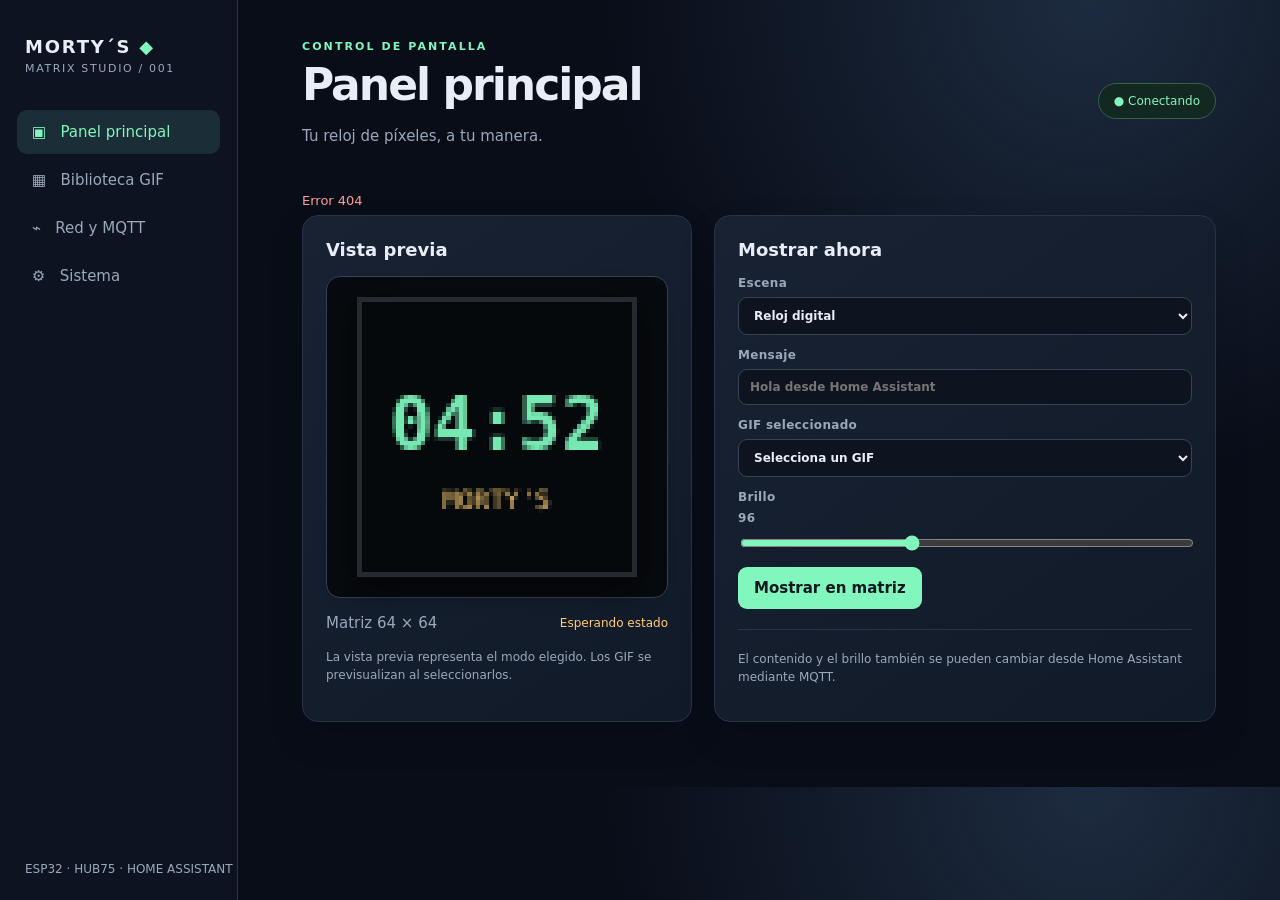
==== web/index.html @ 0780f104 "Rediseñar instalador y adoptar la marca Morty´s" ====
<!doctype html>
<html lang="es"><head><meta charset="utf-8"><meta name="viewport" content="width=device-width,initial-scale=1">
<title>Morty´s</title>
<style>
:root{color-scheme:dark;--bg:#090d18;--panel:#141b29;--line:#293347;--fg:#e8edf7;--muted:#9ba8bb;--accent:#81f7bd;--warm:#ffce71;font:15px system-ui,-apple-system,Segoe UI,sans-serif}
*{box-sizing:border-box}body{margin:0;background:radial-gradient(circle at 85% 0,#1d2b40 0,transparent 36%),var(--bg);color:var(--fg)}button,input,select{font:inherit}button{cursor:pointer}aside{position:fixed;inset:0 auto 0 0;width:238px;padding:28px 17px;background:#0d1320;border-right:1px solid var(--line)}.brand{font-weight:900;letter-spacing:.1em;font-size:18px;margin:8px 8px 5px}.brand b{color:var(--accent)}.subtitle{color:var(--muted);font-size:11px;letter-spacing:.15em;margin:0 8px 35px}nav button{display:block;width:100%;border:0;border-radius:10px;text-align:left;background:transparent;color:var(--muted);padding:13px 15px;margin:4px 0}nav button.active,nav button:hover{color:var(--accent);background:#1b2d36}.sidefoot{position:absolute;bottom:24px;left:25px;color:var(--muted);font-size:12px}main{margin-left:238px;max-width:1380px;padding:40px 5vw 65px}.eyebrow{letter-spacing:.19em;color:var(--accent);font-size:11px;font-weight:700}h1{font-size:clamp(29px,4vw,44px);margin:6px 0 6px;letter-spacing:-.045em}p{color:var(--muted);line-height:1.5}.head{display:flex;justify-content:space-between;gap:15px;align-items:center;margin-bottom:30px}.pill{padding:10px 15px;background:#132820;color:var(--accent);border:1px solid #316347;border-radius:40px;font-size:12px}.grid{display:grid;grid-template-columns:minmax(260px,390px) minmax(300px,1fr);gap:22px}.card{background:linear-gradient(145deg,#182233,#111a28);border:1px solid var(--line);border-radius:16px;padding:23px;box-shadow:0 16px 36px #0002}.card h2{font-size:18px;margin:0 0 16px}.preview-wrap{background:#070a0e;border:1px solid #384150;padding:20px;border-radius:14px;display:grid;place-items:center}.preview{width:min(100%,280px);aspect-ratio:1;background:#050607;image-rendering:pixelated;border:5px solid #252a31;box-shadow:0 12px 26px #0009}.hint{font-size:12px}.row{display:flex;gap:12px;align-items:center;justify-content:space-between;margin:16px 0}.tag{font-size:12px;color:var(--warm)}.stack{display:grid;gap:13px}.pins{display:grid;grid-template-columns:repeat(2,minmax(0,1fr));gap:10px}.pins label{font-size:12px}label{display:grid;gap:7px;color:var(--muted);font-size:12px;font-weight:700;letter-spacing:.025em}input,select{width:100%;background:#0d1420;border:1px solid #374354;border-radius:9px;padding:10px 11px;color:var(--fg);outline:none}input:focus,select:focus{border-color:var(--accent)}input[type=range]{padding:0;accent-color:var(--accent)}input[type=file]{max-width:100%}button.primary{background:var(--accent);color:#0c1720;border:0;border-radius:9px;font-weight:800;padding:12px 16px}button.secondary{background:#202d3c;color:var(--fg);border:1px solid #3a4b61;border-radius:9px;padding:10px 13px}.bar{display:flex;gap:9px;flex-wrap:wrap}.tab{display:none}.tab.active{display:block}.list{display:grid;gap:9px}.media{display:flex;justify-content:space-between;gap:10px;align-items:center;border:1px solid var(--line);background:#101927;border-radius:10px;padding:10px}.media small{color:var(--muted)}.status{min-height:22px;color:var(--accent);font-size:13px}.muted{color:var(--muted)}hr{border:0;border-top:1px solid var(--line);margin:20px 0}@media(max-width:900px){aside{position:static;width:auto;padding:14px;border-right:0;border-bottom:1px solid var(--line)}.brand,.subtitle{display:inline-block;margin:3px 9px}.sidefoot{display:none}nav{display:flex;overflow:auto}nav button{white-space:nowrap;width:auto;margin:0 3px;padding:10px}main{margin:0;padding:25px 18px}.grid{grid-template-columns:1fr}}@media(max-width:500px){.head{align-items:flex-start;flex-direction:column}.card{padding:17px}}
</style></head><body>
<aside><div class="brand">MORTY´S <b>◆</b></div><div class="subtitle">MATRIX STUDIO / 001</div><nav><button data-tab="inicio" class="active">▣ &nbsp; Panel principal</button><button data-tab="biblioteca">▦ &nbsp; Biblioteca GIF</button><button data-tab="red">⌁ &nbsp; Red y MQTT</button><button data-tab="sistema">⚙ &nbsp; Sistema</button></nav><div class="sidefoot">ESP32 · HUB75 · HOME ASSISTANT</div></aside>
<main><div class="head"><div><div class="eyebrow">CONTROL DE PANTALLA</div><h1 id="title">Panel principal</h1><p>Tu reloj de píxeles, a tu manera.</p></div><div class="pill" id="connection">● Conectando</div></div><div class="status" id="notice" role="status"></div>
<section class="tab active" id="inicio"><div class="grid"><div class="card"><h2>Vista previa</h2><div class="preview-wrap"><canvas class="preview" id="preview" width="64" height="64" aria-label="Vista previa de la matriz"></canvas></div><div class="row"><span class="muted">Matriz 64 × 64</span><span class="tag" id="matrixState">Esperando estado</span></div><p class="hint">La vista previa representa el modo elegido. Los GIF se previsualizan al seleccionarlos.</p></div><div class="card"><h2>Mostrar ahora</h2><div class="stack"><label>Escena<select id="mode"><option value="clock">Reloj digital</option><option value="text">Mensaje</option><option value="gif">GIF</option></select></label><label>Mensaje<input id="message" maxlength="80" placeholder="Hola desde Home Assistant"></label><label>GIF seleccionado<select id="selectedGif"><option value="">Selecciona un GIF</option></select></label><label>Brillo <span id="brightnessValue">96</span><input id="brightness" type="range" min="1" max="255" value="96"></label><div class="bar"><button class="primary" id="apply">Mostrar en matriz</button></div></div><hr><p class="hint">El contenido y el brillo también se pueden cambiar desde Home Assistant mediante MQTT.</p></div></div></section>
<section class="tab" id="biblioteca"><div class="grid"><div class="card"><h2>Subir GIF</h2><p>Archivos cuadrados de hasta 64 × 64 píxeles. Se guardan en el ESP32 y se pueden cambiar sin reinstalar el firmware.</p><div class="stack"><label>Archivo GIF<input id="gifFile" type="file" accept="image/gif,.gif"></label><button class="primary" id="upload">Subir a la matriz</button></div></div><div class="card"><h2>Archivos guardados</h2><div class="list" id="files">Cargando…</div></div></div></section>
<section class="tab" id="red"><div class="grid"><div class="card"><h2>Wi-Fi</h2><p>Al guardar una red nueva el dispositivo se reconecta. Si falla, vuelve a iniciar el punto de acceso de recuperación.</p><div class="stack"><label>Nombre de red<input id="ssid" maxlength="32" autocomplete="off"></label><label>Contraseña Wi-Fi<input id="wifiPassword" type="password" maxlength="64" autocomplete="new-password" placeholder="Vacío: mantener solo si es la misma red"></label><p class="hint">Al cambiar de red, una contraseña vacía configura una red abierta.</p><button class="primary" id="saveWifi">Guardar Wi-Fi</button><label>Zona horaria POSIX<input id="timezone" maxlength="64" placeholder="UTC0"></label><button class="secondary" id="saveTime">Guardar zona horaria</button><p class="hint">Ejemplo: EST5 (UTC-5). Los cambios de verano requieren una regla POSIX completa.</p></div></div><div class="card"><h2>Home Assistant / MQTT</h2><div class="stack"><label>Servidor MQTT<input id="mqttHost" placeholder="192.168.1.20"></label><label>Puerto<input id="mqttPort" type="number" min="1" max="65535" value="1883"></label><label>Usuario<input id="mqttUser" autocomplete="off"></label><label>Contraseña MQTT<input id="mqttPassword" type="password" autocomplete="new-password" placeholder="Dejar vacío para mantener"></label><button class="primary" id="saveMqtt">Guardar MQTT</button></div></div></div></section>
<section class="tab" id="sistema"><div class="grid"><div class="card"><h2>Conexión HUB75 64 × 64</h2><p>Asigna las 14 señales al GPIO real de tu ESP32. E = −1 mantiene el panel desactivado. Desconecta la alimentación del panel al cambiar cables. Antes de conectarlo consulta la <a href="https://mortymel.github.io/mortymel-matrix/docs/CABLEADO.html" target="_blank" rel="noopener">guía de conexión</a> y verifica el pinout impreso en tu matriz.</p><div class="stack"><div class="pins" id="pinMap"></div><button class="secondary" id="saveHardware">Guardar mapa y reiniciar</button><p class="hint">Los GPIO no pueden repetirse. El firmware reserva algunos GPIO por familia, pero tu placa puede reservar otros. Comprueba siempre su esquema antes de conectar el panel. GPIO de arranque usados por el mapa inicial deben revisarse.</p></div></div><div class="card"><h2>Acceso</h2><p>Utiliza una contraseña distinta de la del Wi-Fi. No publiques la interfaz HTTP del ESP32 en Internet.</p><div class="stack"><label>Nueva contraseña de administrador<input id="adminPassword" type="password" minlength="12" autocomplete="new-password"></label><button class="primary" id="saveAdmin">Cambiar contraseña</button></div></div><div class="card"><h2>Actualización por Wi-Fi</h2><p>Los GIF y ajustes no necesitan esta actualización. Úsala solo para incorporar nuevas funciones del firmware.</p><div class="stack"><label>Firmware .bin<input id="firmware" type="file" accept=".bin,application/octet-stream"></label><button class="secondary" id="update">Instalar firmware OTA</button><p class="hint" id="deviceId"></p></div></div></div></section>
</main><script>
const $=id=>document.getElementById(id),notice=(s,bad=false)=>{let e=$('notice');e.textContent=s;e.style.color=bad?'#ff9e9e':'#81f7bd'},api=async(url,opt={})=>{let r=await fetch(url,opt);if(r.status===401)throw Error('Acceso denegado: vuelve a iniciar sesión');let j=await r.json().catch(()=>({}));if(!r.ok)throw Error(j.error||`Error ${r.status}`);return j};let current={};let files=[];const pinLabels={r1:'R1 · rojo superior',g1:'G1 · verde superior',b1:'B1 · azul superior',r2:'R2 · rojo inferior',g2:'G2 · verde inferior',b2:'B2 · azul inferior',a:'A · fila',b:'B · fila',c:'C · fila',d:'D · fila',e:'E · fila (-1 desactiva)',lat:'LAT · latch',oe:'OE · salida',clk:'CLK · reloj'};const pinDefaults={r1:4,g1:5,b1:6,r2:7,g2:15,b2:16,a:18,b:8,c:3,d:42,e:-1,lat:40,oe:2,clk:41};for(const [key,label] of Object.entries(pinLabels)){let el=document.createElement('label'),input=document.createElement('input');el.textContent=label;input.type='number';input.min=key==='e'?'-1':'0';input.max='48';input.value=pinDefaults[key];input.id='pin_'+key;el.append(input);$('pinMap').append(el)}
document.querySelectorAll('nav button').forEach(btn=>btn.onclick=()=>{document.querySelectorAll('nav button,.tab').forEach(x=>x.classList.remove('active'));btn.classList.add('active');$(btn.dataset.tab).classList.add('active');$('title').textContent=btn.textContent.trim().replace(/^[^a-zA-ZÁÉÍÓÚ]+/,'')});
function preview(){let c=$('preview'),x=c.getContext('2d');x.fillStyle='#05090c';x.fillRect(0,0,64,64);let mode=$('mode').value;if(mode==='gif'){let name=$('selectedGif').value;if(name){let img=new Image();img.onload=()=>{x.imageSmoothingEnabled=false;x.drawImage(img,0,0,64,64)};img.src='/api/media/'+encodeURIComponent(name)+'?t='+Date.now()}return}x.textAlign='center';x.fillStyle='#78e8b2';if(mode==='clock'){let d=new Date();x.font='bold 17px monospace';x.fillText(d.toLocaleTimeString([], {hour:'2-digit',minute:'2-digit',hour12:false}),32,35);x.font='6px monospace';x.fillStyle='#ffce71';x.fillText("MORTY'S",32,49)}else{x.font='7px monospace';let s=$('message').value||'TU MENSAJE';for(let i=0;i<Math.min(s.length,48);i+=12)x.fillText(s.slice(i,i+12),32,21+(i/12)*9)}}
function fillFiles(){let list=$('files'),sel=$('selectedGif'),saved=sel.value||current.gif||'';list.replaceChildren();sel.replaceChildren(new Option('Selecciona un GIF',''));files.forEach(f=>{sel.add(new Option(f.name+' · '+Math.round(f.bytes/1024)+' KB',f.name));let item=document.createElement('div');item.className='media';let label=document.createElement('span');label.textContent=f.name+' · '+Math.round(f.bytes/1024)+' KB';let del=document.createElement('button');del.className='secondary';del.textContent='Borrar';del.onclick=async()=>{if(!confirm('¿Borrar '+f.name+'?'))return;try{await api('/api/media/'+encodeURIComponent(f.name),{method:'DELETE'});notice('Archivo eliminado');await refresh()}catch(e){notice(e.message,true)}};item.append(label,del);list.append(item)});if(!files.length)list.textContent='Todavía no hay GIF.';sel.value=saved;preview()}
async function refresh(){try{let [s,m]=await Promise.all([api('/api/status'),api('/api/media')]);current=s;files=m.files||[];$('connection').textContent=s.wifi?'● Wi-Fi conectado':'● Modo configuración';$('matrixState').textContent=s.matrix?'Matriz lista':'Matriz sin perfil';$('mode').value=s.mode||'clock';$('message').value=s.message||'';$('brightness').value=s.brightness||96;$('brightnessValue').textContent=$('brightness').value;$('ssid').value=s.ssid||'';$('timezone').value=s.timezone||'UTC0';$('mqttHost').value=s.mqtt_host||'';$('mqttPort').value=s.mqtt_port||1883;$('mqttUser').value=s.mqtt_user||'';for(const key of Object.keys(pinLabels))$('pin_'+key).value=s.pins?.[key]??(key==='e'?(s.e_pin??-1):pinDefaults[key]);$('deviceId').textContent='ID: '+s.device+' · Chip: '+(s.chip_family||'ESP32')+' · Flash: '+Math.round((s.flash_bytes||0)/1048576)+' MB · MQTT: '+(s.mqtt?'conectado':'desconectado');fillFiles()}catch(e){notice(e.message,true)}}
async function post(url,data){return api(url,{method:'POST',headers:{'Content-Type':'application/json'},body:JSON.stringify(data)})}
$('apply').onclick=async()=>{try{await post('/api/display',{mode:$('mode').value,message:$('message').value,gif:$('selectedGif').value,brightness:Number($('brightness').value)});notice('Escena actualizada');await refresh()}catch(e){notice(e.message,true)}};
$('brightness').oninput=()=>{$('brightnessValue').textContent=$('brightness').value};['mode','message','selectedGif'].forEach(id=>$(id).addEventListener('input',preview));setInterval(()=>{if($('mode').value==='clock')preview()},1000);
$('saveWifi').onclick=async()=>{try{await post('/api/network',{ssid:$('ssid').value,password:$('wifiPassword').value});notice('Red guardada. Reconectando…')}catch(e){notice(e.message,true)}};
$('saveTime').onclick=async()=>{try{await post('/api/time',{timezone:$('timezone').value});notice('Zona horaria guardada')}catch(e){notice(e.message,true)}};
$('saveMqtt').onclick=async()=>{try{await post('/api/mqtt',{host:$('mqttHost').value,port:Number($('mqttPort').value),user:$('mqttUser').value,password:$('mqttPassword').value});notice('MQTT guardado');await refresh()}catch(e){notice(e.message,true)}};
$('saveHardware').onclick=async()=>{let pins={};for(const key of Object.keys(pinLabels)){let raw=$('pin_'+key).value.trim(),n=Number(raw);if(!raw||!Number.isInteger(n)||n<(key==='e'?-1:0)||n>48)return notice('GPIO inválido: '+key,true);pins[key]=n}if(!confirm('¿Guardar el mapa de 14 señales y reiniciar el ESP32?'))return;try{await post('/api/hardware',{pins});notice('Mapa guardado. Reiniciando…')}catch(e){notice(e.message,true)}};
$('saveAdmin').onclick=async()=>{let v=$('adminPassword').value;if(v.length<12)return notice('Usa al menos 12 caracteres',true);try{await post('/api/admin',{password:v});notice('Contraseña guardada; vuelve a iniciar sesión')}catch(e){notice(e.message,true)}};
$('upload').onclick=async()=>{let f=$('gifFile').files[0];if(!f)return notice('Selecciona un GIF',true);if(f.size>400000)return notice('GIF demasiado grande: máximo 400 KB',true);try{let form=new FormData();form.append('file',f,f.name);await api('/api/media',{method:'POST',body:form});notice('GIF cargado');$('gifFile').value='';await refresh()}catch(e){notice(e.message,true)}};
$('update').onclick=async()=>{let f=$('firmware').files[0];if(!f)return notice('Selecciona el .bin',true);if(!confirm('¿Instalar nuevo firmware y reiniciar?'))return;try{let form=new FormData();form.append('file',f,f.name);await api('/api/update',{method:'POST',body:form});notice('Actualización recibida. El dispositivo se reiniciará.')}catch(e){notice(e.message,true)}};
refresh();
</script></body></html>
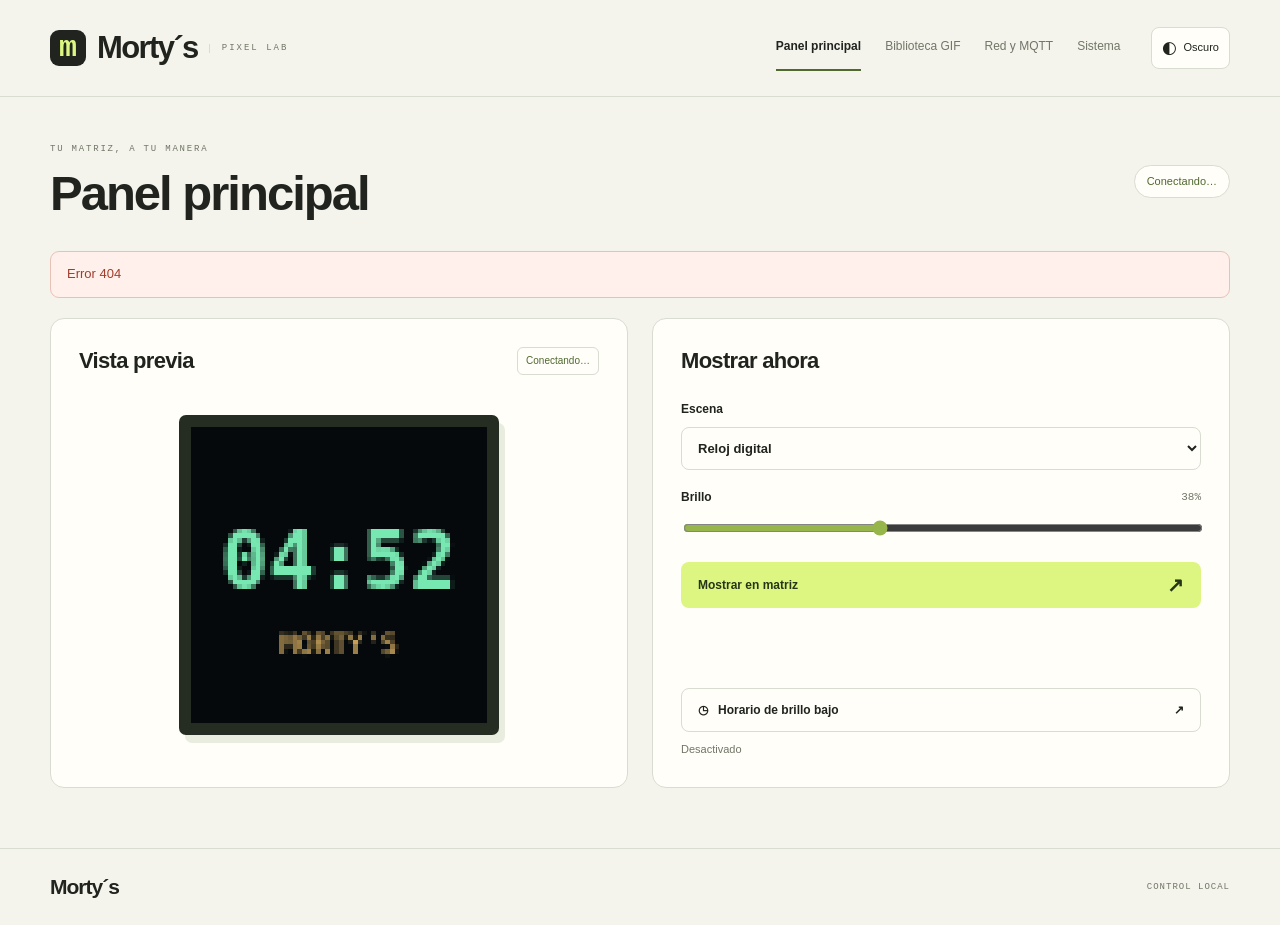
==== commit 8aef2d9d: "Rediseñar consola local y añadir horario diario de brillo bajo" ====
--- a/web/index.html
+++ b/web/index.html
@@ -1,31 +1,91 @@
 <!doctype html>
-<html lang="es"><head><meta charset="utf-8"><meta name="viewport" content="width=device-width,initial-scale=1">
-<title>Morty´s</title>
-<style>
-:root{color-scheme:dark;--bg:#090d18;--panel:#141b29;--line:#293347;--fg:#e8edf7;--muted:#9ba8bb;--accent:#81f7bd;--warm:#ffce71;font:15px system-ui,-apple-system,Segoe UI,sans-serif}
-*{box-sizing:border-box}body{margin:0;background:radial-gradient(circle at 85% 0,#1d2b40 0,transparent 36%),var(--bg);color:var(--fg)}button,input,select{font:inherit}button{cursor:pointer}aside{position:fixed;inset:0 auto 0 0;width:238px;padding:28px 17px;background:#0d1320;border-right:1px solid var(--line)}.brand{font-weight:900;letter-spacing:.1em;font-size:18px;margin:8px 8px 5px}.brand b{color:var(--accent)}.subtitle{color:var(--muted);font-size:11px;letter-spacing:.15em;margin:0 8px 35px}nav button{display:block;width:100%;border:0;border-radius:10px;text-align:left;background:transparent;color:var(--muted);padding:13px 15px;margin:4px 0}nav button.active,nav button:hover{color:var(--accent);background:#1b2d36}.sidefoot{position:absolute;bottom:24px;left:25px;color:var(--muted);font-size:12px}main{margin-left:238px;max-width:1380px;padding:40px 5vw 65px}.eyebrow{letter-spacing:.19em;color:var(--accent);font-size:11px;font-weight:700}h1{font-size:clamp(29px,4vw,44px);margin:6px 0 6px;letter-spacing:-.045em}p{color:var(--muted);line-height:1.5}.head{display:flex;justify-content:space-between;gap:15px;align-items:center;margin-bottom:30px}.pill{padding:10px 15px;background:#132820;color:var(--accent);border:1px solid #316347;border-radius:40px;font-size:12px}.grid{display:grid;grid-template-columns:minmax(260px,390px) minmax(300px,1fr);gap:22px}.card{background:linear-gradient(145deg,#182233,#111a28);border:1px solid var(--line);border-radius:16px;padding:23px;box-shadow:0 16px 36px #0002}.card h2{font-size:18px;margin:0 0 16px}.preview-wrap{background:#070a0e;border:1px solid #384150;padding:20px;border-radius:14px;display:grid;place-items:center}.preview{width:min(100%,280px);aspect-ratio:1;background:#050607;image-rendering:pixelated;border:5px solid #252a31;box-shadow:0 12px 26px #0009}.hint{font-size:12px}.row{display:flex;gap:12px;align-items:center;justify-content:space-between;margin:16px 0}.tag{font-size:12px;color:var(--warm)}.stack{display:grid;gap:13px}.pins{display:grid;grid-template-columns:repeat(2,minmax(0,1fr));gap:10px}.pins label{font-size:12px}label{display:grid;gap:7px;color:var(--muted);font-size:12px;font-weight:700;letter-spacing:.025em}input,select{width:100%;background:#0d1420;border:1px solid #374354;border-radius:9px;padding:10px 11px;color:var(--fg);outline:none}input:focus,select:focus{border-color:var(--accent)}input[type=range]{padding:0;accent-color:var(--accent)}input[type=file]{max-width:100%}button.primary{background:var(--accent);color:#0c1720;border:0;border-radius:9px;font-weight:800;padding:12px 16px}button.secondary{background:#202d3c;color:var(--fg);border:1px solid #3a4b61;border-radius:9px;padding:10px 13px}.bar{display:flex;gap:9px;flex-wrap:wrap}.tab{display:none}.tab.active{display:block}.list{display:grid;gap:9px}.media{display:flex;justify-content:space-between;gap:10px;align-items:center;border:1px solid var(--line);background:#101927;border-radius:10px;padding:10px}.media small{color:var(--muted)}.status{min-height:22px;color:var(--accent);font-size:13px}.muted{color:var(--muted)}hr{border:0;border-top:1px solid var(--line);margin:20px 0}@media(max-width:900px){aside{position:static;width:auto;padding:14px;border-right:0;border-bottom:1px solid var(--line)}.brand,.subtitle{display:inline-block;margin:3px 9px}.sidefoot{display:none}nav{display:flex;overflow:auto}nav button{white-space:nowrap;width:auto;margin:0 3px;padding:10px}main{margin:0;padding:25px 18px}.grid{grid-template-columns:1fr}}@media(max-width:500px){.head{align-items:flex-start;flex-direction:column}.card{padding:17px}}
+<html lang="es"><head><meta charset="utf-8"><meta name="viewport" content="width=device-width,initial-scale=1"><meta name="theme-color" content="#f4f3ec"><title>Morty´s · Control</title>
+<script>(() => {
+  const key = 'mortys-theme';
+  const preference = window.matchMedia('(prefers-color-scheme: dark)');
+  let saved;
+  try { saved = localStorage.getItem(key); } catch (_) { /* Storage can be unavailable. */ }
+  let explicit = saved === 'dark' || saved === 'light';
+  let current = explicit ? saved : (preference.matches ? 'dark' : 'light');
+  function apply(theme) {
+    current = theme;
+    document.documentElement.dataset.theme = theme;
+    const dark = theme === 'dark';
+    const meta = document.querySelector('meta[name="theme-color"]');
+    if (meta) meta.content = dark ? '#151c16' : '#f4f3ec';
+    const toggle = document.getElementById('theme-toggle');
+    if (toggle) {
+      const label = dark ? 'Activar tema claro' : 'Activar tema oscuro';
+      toggle.setAttribute('aria-label', label);
+      toggle.title = label;
+      toggle.querySelector('[data-theme-icon]').textContent = dark ? '☀' : '◐';
+      toggle.querySelector('[data-theme-label]').textContent = dark ? 'Claro' : 'Oscuro';
+    }
+  }
+  apply(current);
+  function bindToggle() {
+    apply(current);
+    document.getElementById('theme-toggle')?.addEventListener('click', () => {
+      explicit = true;
+      apply(current === 'dark' ? 'light' : 'dark');
+      try { localStorage.setItem(key, current); } catch (_) { /* Theme still works without storage. */ }
+    });
+  }
+  if (document.readyState === 'loading') {
+    document.addEventListener('DOMContentLoaded', bindToggle, {once: true});
+  } else {
+    bindToggle();
+  }
+  preference.addEventListener('change', event => {
+    if (!explicit) apply(event.matches ? 'dark' : 'light');
+  });
+})();
+</script><style>
+:root{color-scheme:light;--bg:#f4f3ec;--surface:#fffef9;--text:#20231e;--muted:#717667;--line:#d9dcd0;--accent:#dcf681;--soft:#e9eddf;--green:#4f692f;--input:#fffef9;font:15px/1.6 Arial,Helvetica,sans-serif}
+:root[data-theme=dark]{color-scheme:dark;--bg:#151c16;--surface:#1e281f;--text:#eef4e6;--muted:#aab8a0;--line:#3c4a38;--soft:#2d3b27;--green:#c4e888;--input:#182119}
+*{box-sizing:border-box}body{margin:0;background:var(--bg);color:var(--text);-webkit-font-smoothing:antialiased}button,input,select{font:inherit}button{cursor:pointer}button:disabled{opacity:.5;cursor:wait}a{color:var(--green);text-underline-offset:3px}button:focus-visible,a:focus-visible,input:focus-visible,select:focus-visible{outline:3px solid var(--green);outline-offset:3px}[hidden]{display:none!important}.shell{width:min(1180px,calc(100% - 64px));margin-inline:auto}.topbar{border-bottom:1px solid var(--line)}.header{display:flex;align-items:center;gap:30px;min-height:96px}.brand{display:flex;align-items:center;gap:11px;font-size:31px;letter-spacing:-1.6px;font-weight:850;white-space:nowrap}.mark{display:grid;place-items:center;width:36px;height:36px;border-radius:9px;background:#20231e;color:var(--accent);font:700 30px/1 ui-monospace,monospace;letter-spacing:-4px;padding-right:4px}.brand small{font:9px/1 ui-monospace,monospace;letter-spacing:2px;color:var(--muted);padding-left:12px;border-left:1px solid var(--line)}nav{display:flex;align-items:center;gap:24px;margin-left:auto}nav button{padding:12px 0;border:0;border-bottom:2px solid transparent;background:transparent;color:var(--muted);font-size:12px;white-space:nowrap}nav button.active{color:var(--text);border-color:var(--green);font-weight:700}.theme-toggle{display:inline-flex;align-items:center;justify-content:center;gap:7px;min-width:36px;min-height:36px;padding:6px 10px;border:1px solid var(--line);border-radius:8px;background:var(--surface);color:var(--text);font-size:11px}.theme-toggle [data-theme-icon]{font-size:17px}main{padding-top:45px;padding-bottom:60px}.head{display:flex;justify-content:space-between;align-items:center;gap:20px;margin-bottom:30px}.eyebrow{font:9px/1.6 ui-monospace,monospace;letter-spacing:1.8px;color:var(--muted);margin-bottom:10px}h1{font-size:clamp(32px,4vw,49px);line-height:1.12;letter-spacing:-2px;margin:0;font-weight:800}.pill{border:1px solid var(--line);background:var(--surface);border-radius:24px;padding:7px 12px;font-size:11px;color:var(--green);white-space:nowrap}.status{display:none;font-size:13px;line-height:1.6;margin-bottom:20px;padding:12px 16px;background:var(--soft);border:1px solid var(--line);border-radius:9px}.status:not(:empty){display:block}.status.error{color:#a23c2a;background:#fff0eb;border-color:#e8c1b6}[data-theme=dark] .status.error{color:#ffb6a3;background:#402d26;border-color:#725143}.tab{display:none}.tab.active{display:block}.grid{display:grid;grid-template-columns:1fr 1fr;gap:24px}.card{background:var(--surface);border:1px solid var(--line);border-radius:14px;padding:28px;min-width:0}.card h2{font-size:22px;line-height:1.3;letter-spacing:-.7px;margin:0 0 24px}.card-head{display:flex;align-items:center;justify-content:space-between;gap:15px;margin-bottom:24px}.card-head h2{margin:0}.tag{font-size:10px;color:var(--green);padding:5px 8px;border:1px solid var(--line);border-radius:6px;white-space:nowrap}.preview-wrap{display:grid;place-items:center;min-height:350px;padding:15px 0 24px}.preview{display:block;width:min(100%,320px);height:auto;aspect-ratio:1;background:#10170f;image-rendering:pixelated;border:12px solid #252d22;border-radius:7px;box-shadow:6px 8px 0 var(--soft)}.control-card{display:flex;flex-direction:column}.stack{display:grid;gap:18px}label{display:grid;gap:8px;font-size:12px;font-weight:600;color:var(--text)}input,select{width:100%;min-width:0;border:1px solid var(--line);border-radius:8px;background:var(--input);color:var(--text);padding:11px 12px;min-height:43px;font-size:13px}input[type=range]{padding:0;min-height:22px;accent-color:#96b54a}input[type=checkbox]{width:18px;height:18px;min-height:0;padding:0;accent-color:#93ae43}.range-title{display:flex;justify-content:space-between;align-items:center}.range-title output,.range-title span:last-child{font:11px ui-monospace,monospace;color:var(--muted)}button.primary,button.secondary{padding:12px 16px;border-radius:8px;font-size:12px;line-height:1.5;font-weight:700}button.primary{background:var(--accent);color:#263518;border:1px solid transparent}button.primary:hover{background:#ccea72}button.secondary{background:var(--surface);color:var(--text);border:1px solid var(--line)}button.secondary:hover{background:var(--soft)}.apply{display:flex;justify-content:space-between;align-items:center;width:100%;margin-top:3px}.apply span{font-size:20px;line-height:1}.schedule-trigger{margin-top:auto;padding-top:24px}.schedule-trigger button{display:flex;align-items:center;justify-content:space-between;gap:18px;width:100%;text-align:left}.schedule-trigger small{display:block;margin-top:9px;font-size:11px;color:var(--muted)}p{font-size:13px;line-height:1.7;color:var(--muted);margin:0 0 20px}.hint{font-size:11px;color:var(--muted);line-height:1.65;margin:8px 0 0}.bar{display:flex;gap:10px;flex-wrap:wrap}.pins{display:grid;grid-template-columns:1fr 1fr;gap:12px}.pins label{font-size:11px}.list{display:grid;gap:10px}.media{display:flex;align-items:center;justify-content:space-between;gap:12px;border-bottom:1px solid var(--line);padding:12px 0;font-size:12px}.media button{padding:6px 10px;font-size:11px}.muted{color:var(--muted)}.spaced{margin-top:26px}footer{border-top:1px solid var(--line)}.footer{display:flex;align-items:center;justify-content:space-between;gap:20px;min-height:76px;color:var(--muted);font:9px ui-monospace,monospace;letter-spacing:1px}.footer strong{font:700 21px Arial,Helvetica,sans-serif;letter-spacing:-1px;color:var(--text)}dialog{width:min(470px,calc(100% - 32px));max-height:calc(100dvh - 48px);overflow:auto;padding:28px;border:1px solid var(--line);border-radius:16px;background:var(--surface);color:var(--text);box-shadow:0 25px 100px #0005}dialog::backdrop{background:#111a1190;backdrop-filter:blur(3px)}.dialog-head{display:flex;justify-content:space-between;align-items:start;gap:16px;margin-bottom:24px}.dialog-head h2{font-size:25px;line-height:1.2;letter-spacing:-.9px;margin:0}.close{border:0;background:transparent;color:var(--muted);font-size:25px;line-height:1;padding:0 3px}.switch-label{display:flex;align-items:center;justify-content:space-between;gap:12px;padding-bottom:20px;margin-bottom:20px;border-bottom:1px solid var(--line);font-size:13px}.time-fields{display:grid;grid-template-columns:1fr 1fr;gap:16px;margin-bottom:22px}.dialog-actions{display:flex;justify-content:flex-end;gap:10px;margin-top:26px}.time-help{display:flex;flex-wrap:wrap;align-items:center;justify-content:space-between;gap:10px;border-top:1px solid var(--line);padding-top:16px;margin-top:20px}.time-help p{font-size:11px;margin:0}.text-button{border:0;padding:0;background:transparent;color:var(--green);font-size:11px;text-decoration:underline;text-underline-offset:3px}.dialog-error{color:#b54730;font-size:12px;margin:15px 0 0}.dialog-error:empty{display:none}[data-theme=dark] .dialog-error{color:#ffb6a3}.check-note{margin-top:16px;font-size:11px;color:var(--muted)}
+@media(max-width:1050px){.brand small{display:none}.header{gap:20px}nav{gap:18px}.preview-wrap{min-height:310px}.card{padding:24px}}
+@media(max-width:800px){.shell{width:calc(100% - 36px)}.header{flex-wrap:wrap;gap:0;min-height:0;padding-top:20px}.brand{font-size:29px}.theme-toggle{margin-left:auto}.theme-toggle [data-theme-label]{display:none}nav{order:3;flex:1 0 100%;margin-top:15px;gap:26px;overflow:auto}nav button{padding:12px 0 15px}.grid{gap:18px}.card{padding:20px}.card h2{font-size:20px}main{padding-top:30px}.head{margin-bottom:25px}.preview-wrap{min-height:280px}.preview{border-width:9px}.schedule-trigger{padding-top:20px}}
+@media(max-width:620px){.grid{grid-template-columns:1fr}.head{align-items:start;gap:12px}h1{font-size:34px}.head .pill{font-size:9px;padding:6px 9px;margin-top:24px}.preview-wrap{min-height:0;padding:0 0 15px}.preview{width:min(100%,280px)}.card-head{margin-bottom:23px}.control-card .stack{gap:20px}.schedule-trigger{margin-top:22px;padding-top:0}.card{padding:23px}nav{justify-content:space-between;gap:20px}nav button{font-size:11px}.footer{min-height:70px}.footer span{font-size:8px;letter-spacing:.6px}dialog{padding:24px}.time-fields{gap:12px}}
+@media(prefers-reduced-motion:reduce){*{scroll-behavior:auto}}
 </style></head><body>
-<aside><div class="brand">MORTY´S <b>◆</b></div><div class="subtitle">MATRIX STUDIO / 001</div><nav><button data-tab="inicio" class="active">▣ &nbsp; Panel principal</button><button data-tab="biblioteca">▦ &nbsp; Biblioteca GIF</button><button data-tab="red">⌁ &nbsp; Red y MQTT</button><button data-tab="sistema">⚙ &nbsp; Sistema</button></nav><div class="sidefoot">ESP32 · HUB75 · HOME ASSISTANT</div></aside>
-<main><div class="head"><div><div class="eyebrow">CONTROL DE PANTALLA</div><h1 id="title">Panel principal</h1><p>Tu reloj de píxeles, a tu manera.</p></div><div class="pill" id="connection">● Conectando</div></div><div class="status" id="notice" role="status"></div>
-<section class="tab active" id="inicio"><div class="grid"><div class="card"><h2>Vista previa</h2><div class="preview-wrap"><canvas class="preview" id="preview" width="64" height="64" aria-label="Vista previa de la matriz"></canvas></div><div class="row"><span class="muted">Matriz 64 × 64</span><span class="tag" id="matrixState">Esperando estado</span></div><p class="hint">La vista previa representa el modo elegido. Los GIF se previsualizan al seleccionarlos.</p></div><div class="card"><h2>Mostrar ahora</h2><div class="stack"><label>Escena<select id="mode"><option value="clock">Reloj digital</option><option value="text">Mensaje</option><option value="gif">GIF</option></select></label><label>Mensaje<input id="message" maxlength="80" placeholder="Hola desde Home Assistant"></label><label>GIF seleccionado<select id="selectedGif"><option value="">Selecciona un GIF</option></select></label><label>Brillo <span id="brightnessValue">96</span><input id="brightness" type="range" min="1" max="255" value="96"></label><div class="bar"><button class="primary" id="apply">Mostrar en matriz</button></div></div><hr><p class="hint">El contenido y el brillo también se pueden cambiar desde Home Assistant mediante MQTT.</p></div></div></section>
-<section class="tab" id="biblioteca"><div class="grid"><div class="card"><h2>Subir GIF</h2><p>Archivos cuadrados de hasta 64 × 64 píxeles. Se guardan en el ESP32 y se pueden cambiar sin reinstalar el firmware.</p><div class="stack"><label>Archivo GIF<input id="gifFile" type="file" accept="image/gif,.gif"></label><button class="primary" id="upload">Subir a la matriz</button></div></div><div class="card"><h2>Archivos guardados</h2><div class="list" id="files">Cargando…</div></div></div></section>
-<section class="tab" id="red"><div class="grid"><div class="card"><h2>Wi-Fi</h2><p>Al guardar una red nueva el dispositivo se reconecta. Si falla, vuelve a iniciar el punto de acceso de recuperación.</p><div class="stack"><label>Nombre de red<input id="ssid" maxlength="32" autocomplete="off"></label><label>Contraseña Wi-Fi<input id="wifiPassword" type="password" maxlength="64" autocomplete="new-password" placeholder="Vacío: mantener solo si es la misma red"></label><p class="hint">Al cambiar de red, una contraseña vacía configura una red abierta.</p><button class="primary" id="saveWifi">Guardar Wi-Fi</button><label>Zona horaria POSIX<input id="timezone" maxlength="64" placeholder="UTC0"></label><button class="secondary" id="saveTime">Guardar zona horaria</button><p class="hint">Ejemplo: EST5 (UTC-5). Los cambios de verano requieren una regla POSIX completa.</p></div></div><div class="card"><h2>Home Assistant / MQTT</h2><div class="stack"><label>Servidor MQTT<input id="mqttHost" placeholder="192.168.1.20"></label><label>Puerto<input id="mqttPort" type="number" min="1" max="65535" value="1883"></label><label>Usuario<input id="mqttUser" autocomplete="off"></label><label>Contraseña MQTT<input id="mqttPassword" type="password" autocomplete="new-password" placeholder="Dejar vacío para mantener"></label><button class="primary" id="saveMqtt">Guardar MQTT</button></div></div></div></section>
-<section class="tab" id="sistema"><div class="grid"><div class="card"><h2>Conexión HUB75 64 × 64</h2><p>Asigna las 14 señales al GPIO real de tu ESP32. E = −1 mantiene el panel desactivado. Desconecta la alimentación del panel al cambiar cables. Antes de conectarlo consulta la <a href="https://mortymel.github.io/mortymel-matrix/docs/CABLEADO.html" target="_blank" rel="noopener">guía de conexión</a> y verifica el pinout impreso en tu matriz.</p><div class="stack"><div class="pins" id="pinMap"></div><button class="secondary" id="saveHardware">Guardar mapa y reiniciar</button><p class="hint">Los GPIO no pueden repetirse. El firmware reserva algunos GPIO por familia, pero tu placa puede reservar otros. Comprueba siempre su esquema antes de conectar el panel. GPIO de arranque usados por el mapa inicial deben revisarse.</p></div></div><div class="card"><h2>Acceso</h2><p>Utiliza una contraseña distinta de la del Wi-Fi. No publiques la interfaz HTTP del ESP32 en Internet.</p><div class="stack"><label>Nueva contraseña de administrador<input id="adminPassword" type="password" minlength="12" autocomplete="new-password"></label><button class="primary" id="saveAdmin">Cambiar contraseña</button></div></div><div class="card"><h2>Actualización por Wi-Fi</h2><p>Los GIF y ajustes no necesitan esta actualización. Úsala solo para incorporar nuevas funciones del firmware.</p><div class="stack"><label>Firmware .bin<input id="firmware" type="file" accept=".bin,application/octet-stream"></label><button class="secondary" id="update">Instalar firmware OTA</button><p class="hint" id="deviceId"></p></div></div></div></section>
-</main><script>
-const $=id=>document.getElementById(id),notice=(s,bad=false)=>{let e=$('notice');e.textContent=s;e.style.color=bad?'#ff9e9e':'#81f7bd'},api=async(url,opt={})=>{let r=await fetch(url,opt);if(r.status===401)throw Error('Acceso denegado: vuelve a iniciar sesión');let j=await r.json().catch(()=>({}));if(!r.ok)throw Error(j.error||`Error ${r.status}`);return j};let current={};let files=[];const pinLabels={r1:'R1 · rojo superior',g1:'G1 · verde superior',b1:'B1 · azul superior',r2:'R2 · rojo inferior',g2:'G2 · verde inferior',b2:'B2 · azul inferior',a:'A · fila',b:'B · fila',c:'C · fila',d:'D · fila',e:'E · fila (-1 desactiva)',lat:'LAT · latch',oe:'OE · salida',clk:'CLK · reloj'};const pinDefaults={r1:4,g1:5,b1:6,r2:7,g2:15,b2:16,a:18,b:8,c:3,d:42,e:-1,lat:40,oe:2,clk:41};for(const [key,label] of Object.entries(pinLabels)){let el=document.createElement('label'),input=document.createElement('input');el.textContent=label;input.type='number';input.min=key==='e'?'-1':'0';input.max='48';input.value=pinDefaults[key];input.id='pin_'+key;el.append(input);$('pinMap').append(el)}
-document.querySelectorAll('nav button').forEach(btn=>btn.onclick=()=>{document.querySelectorAll('nav button,.tab').forEach(x=>x.classList.remove('active'));btn.classList.add('active');$(btn.dataset.tab).classList.add('active');$('title').textContent=btn.textContent.trim().replace(/^[^a-zA-ZÁÉÍÓÚ]+/,'')});
+<header class="topbar"><div class="shell header"><div class="brand"><span class="mark" aria-hidden="true">m</span>Morty´s<small>PIXEL LAB</small></div><nav aria-label="Secciones"><button type="button" data-tab="inicio" class="active" aria-current="page">Panel principal</button><button type="button" data-tab="biblioteca">Biblioteca GIF</button><button type="button" data-tab="red">Red y MQTT</button><button type="button" data-tab="sistema">Sistema</button></nav><button class="theme-toggle" id="theme-toggle" type="button" aria-label="Activar tema oscuro"><span data-theme-icon aria-hidden="true">◐</span><span data-theme-label>Oscuro</span></button></div></header>
+<main class="shell"><div class="head"><div><div class="eyebrow">TU MATRIZ, A TU MANERA</div><h1 id="title">Panel principal</h1></div><div class="pill" id="connection">Conectando…</div></div><div class="status" id="notice" role="status"></div>
+<section class="tab active" id="inicio"><div class="grid"><article class="card"><div class="card-head"><h2>Vista previa</h2><span class="tag" id="matrixState">Conectando…</span></div><div class="preview-wrap"><canvas class="preview" id="preview" width="64" height="64" aria-label="Vista previa de la pantalla"></canvas></div></article><article class="card control-card"><h2>Mostrar ahora</h2><div class="stack"><label>Escena<select id="mode"><option value="clock">Reloj digital</option><option value="text">Mensaje</option><option value="gif">GIF</option></select></label><label id="messageField" hidden>Mensaje<input id="message" maxlength="80" placeholder="Escribe tu mensaje"></label><label id="gifField" hidden>GIF<select id="selectedGif"><option value="">Selecciona un GIF</option></select></label><label><span class="range-title"><span>Brillo</span><output id="brightnessValue">38%</output></span><input aria-label="Brillo habitual" id="brightness" type="range" min="1" max="255" value="96"></label><button type="button" class="primary apply" id="apply">Mostrar en matriz <span aria-hidden="true">↗</span></button></div><div class="schedule-trigger"><button class="secondary" type="button" id="openSchedule"><span>◷ &nbsp; Horario de brillo bajo</span><span aria-hidden="true">↗</span></button><small id="scheduleSummary">Desactivado</small></div></article></div></section>
+<section class="tab" id="biblioteca"><div class="grid"><article class="card"><h2>Subir GIF</h2><p>Hasta 64 × 64 píxeles y 400 KB.</p><div class="stack"><label>Archivo<input id="gifFile" type="file" accept="image/gif,.gif"></label><button class="primary" id="upload">Guardar GIF</button></div></article><article class="card"><h2>Tus GIF</h2><div class="list" id="files">Cargando…</div></article></div></section>
+<section class="tab" id="red"><div class="grid"><article class="card"><h2>Wi-Fi y hora</h2><div class="stack"><label>Red Wi-Fi<input id="ssid" maxlength="32" autocomplete="off"></label><label>Contraseña<input id="wifiPassword" type="password" maxlength="64" autocomplete="new-password" placeholder="Mantener si es la misma red"></label><button class="primary" id="saveWifi">Guardar red</button></div><div class="stack spaced"><label>Zona horaria<select id="timezone"><option value="UTC0">UTC (UTC+0)</option><option value="AST4">República Dominicana / Bolivia (UTC−4)</option><option value="EST5">Colombia / Perú (UTC−5)</option><option value="CST6">Centroamérica (UTC−6)</option><option value="ART3">Argentina / Uruguay (UTC−3)</option><option value="EST5EDT,M3.2.0,M11.1.0">Este de EE. UU. (con horario de verano)</option><option value="CET-1CEST,M3.5.0,M10.5.0/3">España peninsular (con horario de verano)</option></select></label><button class="secondary" id="saveTime">Guardar zona horaria</button></div></article><article class="card"><h2>MQTT</h2><div class="stack"><label>Servidor<input id="mqttHost" placeholder="192.168.1.20"></label><label>Puerto<input id="mqttPort" type="number" min="1" max="65535" value="1883"></label><label>Usuario<input id="mqttUser" autocomplete="off"></label><label>Contraseña<input id="mqttPassword" type="password" autocomplete="new-password" placeholder="Dejar vacío para mantener"></label><button class="primary" id="saveMqtt">Guardar MQTT</button></div></article></div></section>
+<section class="tab" id="sistema"><div class="grid"><article class="card"><h2>Conexión del panel</h2><p class="hint" id="displayProfile"></p><p class="hint">Desconecta la alimentación antes de cambiar cables. E = −1 desactiva la pantalla.</p><div class="stack spaced"><div class="pins" id="pinMap"></div><button class="secondary" id="saveHardware">Guardar mapa y reiniciar</button><a class="hint" href="https://mortymel.github.io/mortymel-matrix/docs/CABLEADO.html" target="_blank" rel="noopener">Guía de conexiones ↗</a></div></article><div class="stack"><article class="card"><h2>Acceso</h2><div class="stack"><label>Nueva contraseña<input id="adminPassword" type="password" minlength="12" autocomplete="new-password"></label><button class="secondary" id="saveAdmin">Cambiar contraseña</button></div></article><article class="card"><h2>Actualizar firmware</h2><div class="stack"><label>Archivo OTA .bin<input id="firmware" type="file" accept=".bin,application/octet-stream"></label><button class="secondary" id="update">Instalar actualización</button><p class="hint" id="deviceId"></p></div></article></div></div></section>
+</main><footer><div class="shell footer"><strong>Morty´s</strong><span>CONTROL LOCAL</span></div></footer>
+<dialog id="scheduleDialog" aria-labelledby="scheduleTitle"><form id="scheduleForm"><div class="dialog-head"><h2 id="scheduleTitle">Horario de<br>brillo bajo</h2><button class="close" type="button" id="closeSchedule" aria-label="Cerrar">×</button></div><label class="switch-label">Activar todos los días<input id="scheduleEnabled" type="checkbox"></label><div class="time-fields"><label>Desde<input id="scheduleStart" type="time" value="22:00" required></label><label>Hasta<input id="scheduleEnd" type="time" value="07:00" required></label></div><label><span class="range-title"><span>Brillo reducido</span><output id="scheduleLevelValue">6%</output></span><input id="scheduleLevel" type="range" min="1" max="255" value="16"></label><p class="check-note">Al terminar, vuelve al brillo habitual.</p><div class="time-help"><p id="scheduleClock">Hora del dispositivo: --:--</p><button class="text-button" id="scheduleTimezone" type="button">Zona horaria</button></div><p class="dialog-error" id="scheduleError" role="alert"></p><div class="dialog-actions"><button class="secondary" id="cancelSchedule" type="button">Cancelar</button><button class="primary" id="saveSchedule" type="submit">Guardar horario</button></div></form></dialog>
+<script>
+
+const $=id=>document.getElementById(id),notice=(s,bad=false)=>{let e=$('notice');e.textContent=s;e.classList.toggle('error',bad)},api=async(url,opt={})=>{let r=await fetch(url,opt);if(r.status===401)throw Error('Acceso denegado: vuelve a iniciar sesión');let j=await r.json().catch(()=>({}));if(!r.ok)throw Error(j.error||`Error ${r.status}`);return j};let current={};let files=[];const pinLabels={r1:'R1 · rojo superior',g1:'G1 · verde superior',b1:'B1 · azul superior',r2:'R2 · rojo inferior',g2:'G2 · verde inferior',b2:'B2 · azul inferior',a:'A · fila',b:'B · fila',c:'C · fila',d:'D · fila',e:'E · fila (-1 desactiva)',lat:'LAT · latch',oe:'OE · salida',clk:'CLK · reloj'};const pinDefaults={r1:4,g1:5,b1:6,r2:7,g2:15,b2:16,a:18,b:8,c:3,d:42,e:-1,lat:40,oe:2,clk:41};for(const [key,label] of Object.entries(pinLabels)){let el=document.createElement('label'),input=document.createElement('input');el.textContent=label;input.type='number';input.min=key==='e'?'-1':'0';input.max='48';input.value=pinDefaults[key];input.id='pin_'+key;el.append(input);$('pinMap').append(el)}
+function showTab(id){document.querySelectorAll('nav [data-tab],.tab').forEach(x=>{x.classList.remove('active');x.removeAttribute('aria-current')});const btn=document.querySelector('nav [data-tab="'+id+'"]');btn.classList.add('active');btn.setAttribute('aria-current','page');$(id).classList.add('active');$('title').textContent=btn.textContent.trim()}
+document.querySelectorAll('nav [data-tab]').forEach(btn=>btn.onclick=()=>showTab(btn.dataset.tab));
+const percent=n=>Math.max(1,Math.round(Number(n)*100/255))+'%';
+function sceneFields(){$('messageField').hidden=$('mode').value!=='text';$('gifField').hidden=$('mode').value!=='gif'}
+function updateIndicators(s){$('connection').textContent=s.wifi?'● Wi-Fi conectado':'● Modo configuración';$('matrixState').textContent=s.matrix?'Panel listo':'Sin configurar';let n=s.brightness_schedule||{};$('scheduleSummary').textContent=n.enabled?(n.start+' – '+n.end+(n.active?' · Activo':(!s.time_synced?' · Esperando la hora':''))):'Desactivado'}
+
 function preview(){let c=$('preview'),x=c.getContext('2d');x.fillStyle='#05090c';x.fillRect(0,0,64,64);let mode=$('mode').value;if(mode==='gif'){let name=$('selectedGif').value;if(name){let img=new Image();img.onload=()=>{x.imageSmoothingEnabled=false;x.drawImage(img,0,0,64,64)};img.src='/api/media/'+encodeURIComponent(name)+'?t='+Date.now()}return}x.textAlign='center';x.fillStyle='#78e8b2';if(mode==='clock'){let d=new Date();x.font='bold 17px monospace';x.fillText(d.toLocaleTimeString([], {hour:'2-digit',minute:'2-digit',hour12:false}),32,35);x.font='6px monospace';x.fillStyle='#ffce71';x.fillText("MORTY'S",32,49)}else{x.font='7px monospace';let s=$('message').value||'TU MENSAJE';for(let i=0;i<Math.min(s.length,48);i+=12)x.fillText(s.slice(i,i+12),32,21+(i/12)*9)}}
 function fillFiles(){let list=$('files'),sel=$('selectedGif'),saved=sel.value||current.gif||'';list.replaceChildren();sel.replaceChildren(new Option('Selecciona un GIF',''));files.forEach(f=>{sel.add(new Option(f.name+' · '+Math.round(f.bytes/1024)+' KB',f.name));let item=document.createElement('div');item.className='media';let label=document.createElement('span');label.textContent=f.name+' · '+Math.round(f.bytes/1024)+' KB';let del=document.createElement('button');del.className='secondary';del.textContent='Borrar';del.onclick=async()=>{if(!confirm('¿Borrar '+f.name+'?'))return;try{await api('/api/media/'+encodeURIComponent(f.name),{method:'DELETE'});notice('Archivo eliminado');await refresh()}catch(e){notice(e.message,true)}};item.append(label,del);list.append(item)});if(!files.length)list.textContent='Todavía no hay GIF.';sel.value=saved;preview()}
-async function refresh(){try{let [s,m]=await Promise.all([api('/api/status'),api('/api/media')]);current=s;files=m.files||[];$('connection').textContent=s.wifi?'● Wi-Fi conectado':'● Modo configuración';$('matrixState').textContent=s.matrix?'Matriz lista':'Matriz sin perfil';$('mode').value=s.mode||'clock';$('message').value=s.message||'';$('brightness').value=s.brightness||96;$('brightnessValue').textContent=$('brightness').value;$('ssid').value=s.ssid||'';$('timezone').value=s.timezone||'UTC0';$('mqttHost').value=s.mqtt_host||'';$('mqttPort').value=s.mqtt_port||1883;$('mqttUser').value=s.mqtt_user||'';for(const key of Object.keys(pinLabels))$('pin_'+key).value=s.pins?.[key]??(key==='e'?(s.e_pin??-1):pinDefaults[key]);$('deviceId').textContent='ID: '+s.device+' · Chip: '+(s.chip_family||'ESP32')+' · Flash: '+Math.round((s.flash_bytes||0)/1048576)+' MB · MQTT: '+(s.mqtt?'conectado':'desconectado');fillFiles()}catch(e){notice(e.message,true)}}
+async function refresh(){try{let [s,m]=await Promise.all([api('/api/status'),api('/api/media')]);current=s;files=m.files||[];$('connection').textContent=s.wifi?'● Wi-Fi conectado':'● Modo configuración';$('matrixState').textContent=s.matrix?'Matriz lista':'Matriz sin perfil';$('mode').value=s.mode||'clock';$('message').value=s.message||'';$('brightness').value=s.brightness||96;$('brightnessValue').textContent=percent($('brightness').value);$('ssid').value=s.ssid||'';setTimezone(s.timezone||'UTC0');$('mqttHost').value=s.mqtt_host||'';$('mqttPort').value=s.mqtt_port||1883;$('mqttUser').value=s.mqtt_user||'';for(const key of Object.keys(pinLabels))$('pin_'+key).value=s.pins?.[key]??(key==='e'?(s.e_pin??-1):pinDefaults[key]);$('displayProfile').textContent='Perfil: '+(s.display_profile||'Genérico')+' · Fase de reloj: '+(s.clock_phase===false?'false':'true');$('deviceId').textContent='ID: '+s.device+' · Chip: '+(s.chip_family||'ESP32')+' · Flash: '+Math.round((s.flash_bytes||0)/1048576)+' MB · MQTT: '+(s.mqtt?'conectado':'desconectado');fillFiles();sceneFields();updateIndicators(s)}catch(e){notice(e.message,true)}}
 async function post(url,data){return api(url,{method:'POST',headers:{'Content-Type':'application/json'},body:JSON.stringify(data)})}
 $('apply').onclick=async()=>{try{await post('/api/display',{mode:$('mode').value,message:$('message').value,gif:$('selectedGif').value,brightness:Number($('brightness').value)});notice('Escena actualizada');await refresh()}catch(e){notice(e.message,true)}};
-$('brightness').oninput=()=>{$('brightnessValue').textContent=$('brightness').value};['mode','message','selectedGif'].forEach(id=>$(id).addEventListener('input',preview));setInterval(()=>{if($('mode').value==='clock')preview()},1000);
+$('brightness').oninput=()=>{$('brightnessValue').textContent=percent($('brightness').value)};['mode','message','selectedGif'].forEach(id=>$(id).addEventListener('input',()=>{sceneFields();preview()}));setInterval(()=>{if($('mode').value==='clock')preview()},1000);
 $('saveWifi').onclick=async()=>{try{await post('/api/network',{ssid:$('ssid').value,password:$('wifiPassword').value});notice('Red guardada. Reconectando…')}catch(e){notice(e.message,true)}};
-$('saveTime').onclick=async()=>{try{await post('/api/time',{timezone:$('timezone').value});notice('Zona horaria guardada')}catch(e){notice(e.message,true)}};
+$('saveTime').onclick=async()=>{try{await post('/api/time',{timezone:$('timezone').value});notice('Zona horaria guardada');await refresh()}catch(e){notice(e.message,true)}};
 $('saveMqtt').onclick=async()=>{try{await post('/api/mqtt',{host:$('mqttHost').value,port:Number($('mqttPort').value),user:$('mqttUser').value,password:$('mqttPassword').value});notice('MQTT guardado');await refresh()}catch(e){notice(e.message,true)}};
 $('saveHardware').onclick=async()=>{let pins={};for(const key of Object.keys(pinLabels)){let raw=$('pin_'+key).value.trim(),n=Number(raw);if(!raw||!Number.isInteger(n)||n<(key==='e'?-1:0)||n>48)return notice('GPIO inválido: '+key,true);pins[key]=n}if(!confirm('¿Guardar el mapa de 14 señales y reiniciar el ESP32?'))return;try{await post('/api/hardware',{pins});notice('Mapa guardado. Reiniciando…')}catch(e){notice(e.message,true)}};
 $('saveAdmin').onclick=async()=>{let v=$('adminPassword').value;if(v.length<12)return notice('Usa al menos 12 caracteres',true);try{await post('/api/admin',{password:v});notice('Contraseña guardada; vuelve a iniciar sesión')}catch(e){notice(e.message,true)}};
 $('upload').onclick=async()=>{let f=$('gifFile').files[0];if(!f)return notice('Selecciona un GIF',true);if(f.size>400000)return notice('GIF demasiado grande: máximo 400 KB',true);try{let form=new FormData();form.append('file',f,f.name);await api('/api/media',{method:'POST',body:form});notice('GIF cargado');$('gifFile').value='';await refresh()}catch(e){notice(e.message,true)}};
 $('update').onclick=async()=>{let f=$('firmware').files[0];if(!f)return notice('Selecciona el .bin',true);if(!confirm('¿Instalar nuevo firmware y reiniciar?'))return;try{let form=new FormData();form.append('file',f,f.name);await api('/api/update',{method:'POST',body:form});notice('Actualización recibida. El dispositivo se reiniciará.')}catch(e){notice(e.message,true)}};
+function setTimezone(value){const el=$('timezone');if(![...el.options].some(o=>o.value===value))el.add(new Option(value,value));el.value=value}
+$('openSchedule').onclick=()=>{const n=current.brightness_schedule||{};$('scheduleEnabled').checked=!!n.enabled;$('scheduleStart').value=n.start||'22:00';$('scheduleEnd').value=n.end||'07:00';$('scheduleLevel').value=n.brightness||16;$('scheduleLevelValue').textContent=percent($('scheduleLevel').value);$('scheduleClock').textContent=current.time_synced?'Hora del dispositivo: '+current.local_time:'Esperando sincronización de hora';$('scheduleError').textContent='';$('scheduleDialog').showModal()};
+['closeSchedule','cancelSchedule'].forEach(id=>$(id).onclick=()=>$('scheduleDialog').close());
+$('scheduleTimezone').onclick=()=>{$('scheduleDialog').close();showTab('red');$('timezone').focus()};
+$('scheduleLevel').oninput=()=>$('scheduleLevelValue').textContent=percent($('scheduleLevel').value);
+$('scheduleForm').onsubmit=async event=>{event.preventDefault();if($('scheduleStart').value===$('scheduleEnd').value){$('scheduleError').textContent='El inicio y el fin deben ser distintos.';return}const btn=$('saveSchedule');btn.disabled=true;try{await post('/api/brightness-schedule',{enabled:$('scheduleEnabled').checked,start:$('scheduleStart').value,end:$('scheduleEnd').value,brightness:Number($('scheduleLevel').value)});$('scheduleDialog').close();notice('Horario guardado');await refresh()}catch(e){$('scheduleError').textContent=e.message}finally{btn.disabled=false}};
+setInterval(async()=>{try{const s=await api('/api/status');current={...current,...s};updateIndicators(s)}catch(_){}},30000);
 refresh();
+
 </script></body></html>
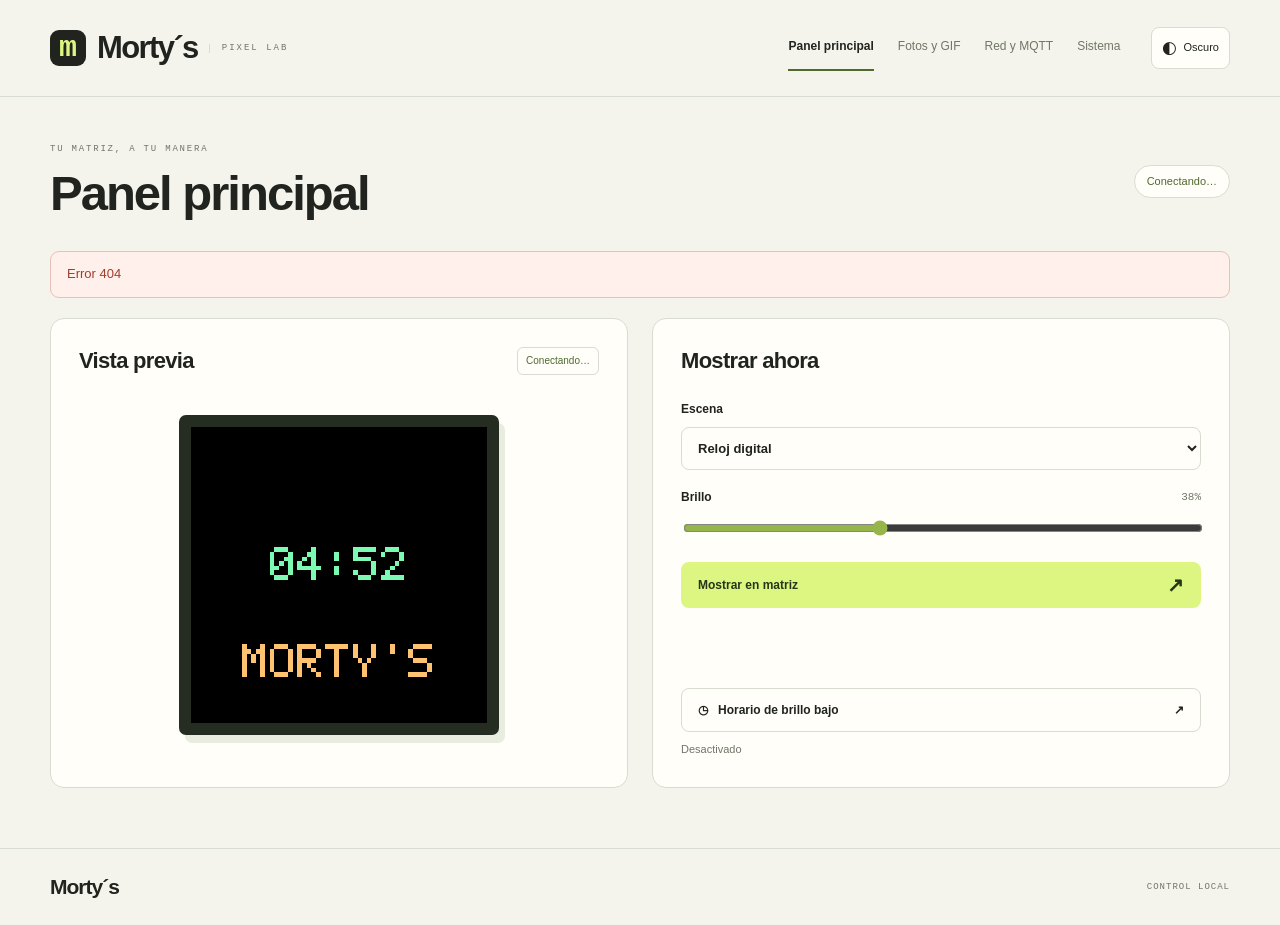
==== commit 2453cc0e: "Add fixed photo import, pixel clock preview and media preparation guide" ====
--- a/web/index.html
+++ b/web/index.html
@@ -48,13 +48,13 @@
 @media(max-width:800px){.shell{width:calc(100% - 36px)}.header{flex-wrap:wrap;gap:0;min-height:0;padding-top:20px}.brand{font-size:29px}.theme-toggle{margin-left:auto}.theme-toggle [data-theme-label]{display:none}nav{order:3;flex:1 0 100%;margin-top:15px;gap:26px;overflow:auto}nav button{padding:12px 0 15px}.grid{gap:18px}.card{padding:20px}.card h2{font-size:20px}main{padding-top:30px}.head{margin-bottom:25px}.preview-wrap{min-height:280px}.preview{border-width:9px}.schedule-trigger{padding-top:20px}}
 @media(max-width:620px){.grid{grid-template-columns:1fr}.head{align-items:start;gap:12px}h1{font-size:34px}.head .pill{font-size:9px;padding:6px 9px;margin-top:24px}.preview-wrap{min-height:0;padding:0 0 15px}.preview{width:min(100%,280px)}.card-head{margin-bottom:23px}.control-card .stack{gap:20px}.schedule-trigger{margin-top:22px;padding-top:0}.card{padding:23px}nav{justify-content:space-between;gap:20px}nav button{font-size:11px}.footer{min-height:70px}.footer span{font-size:8px;letter-spacing:.6px}dialog{padding:24px}.time-fields{gap:12px}}
 @media(prefers-reduced-motion:reduce){*{scroll-behavior:auto}}
-</style></head><body>
-<header class="topbar"><div class="shell header"><div class="brand"><span class="mark" aria-hidden="true">m</span>Morty´s<small>PIXEL LAB</small></div><nav aria-label="Secciones"><button type="button" data-tab="inicio" class="active" aria-current="page">Panel principal</button><button type="button" data-tab="biblioteca">Biblioteca GIF</button><button type="button" data-tab="red">Red y MQTT</button><button type="button" data-tab="sistema">Sistema</button></nav><button class="theme-toggle" id="theme-toggle" type="button" aria-label="Activar tema oscuro"><span data-theme-icon aria-hidden="true">◐</span><span data-theme-label>Oscuro</span></button></div></header>
+.advanced summary{cursor:pointer;font-size:16px;font-weight:700;list-style-position:inside}.advanced summary:focus-visible{outline:3px solid var(--green);outline-offset:6px}.advanced-content{margin-top:26px}.photo-preview{width:192px;max-width:100%;height:auto;image-rendering:pixelated;background:#000;border-radius:8px}.media{flex-wrap:wrap}.media img{width:48px;height:48px;object-fit:contain;image-rendering:pixelated;background:#000;border-radius:5px}.media span{flex:1;overflow-wrap:anywhere}</style></head><body>
+<header class="topbar"><div class="shell header"><div class="brand"><span class="mark" aria-hidden="true">m</span>Morty´s<small>PIXEL LAB</small></div><nav aria-label="Secciones"><button type="button" data-tab="inicio" class="active" aria-current="page">Panel principal</button><button type="button" data-tab="biblioteca">Fotos y GIF</button><button type="button" data-tab="red">Red y MQTT</button><button type="button" data-tab="sistema">Sistema</button></nav><button class="theme-toggle" id="theme-toggle" type="button" aria-label="Activar tema oscuro"><span data-theme-icon aria-hidden="true">◐</span><span data-theme-label>Oscuro</span></button></div></header>
 <main class="shell"><div class="head"><div><div class="eyebrow">TU MATRIZ, A TU MANERA</div><h1 id="title">Panel principal</h1></div><div class="pill" id="connection">Conectando…</div></div><div class="status" id="notice" role="status"></div>
-<section class="tab active" id="inicio"><div class="grid"><article class="card"><div class="card-head"><h2>Vista previa</h2><span class="tag" id="matrixState">Conectando…</span></div><div class="preview-wrap"><canvas class="preview" id="preview" width="64" height="64" aria-label="Vista previa de la pantalla"></canvas></div></article><article class="card control-card"><h2>Mostrar ahora</h2><div class="stack"><label>Escena<select id="mode"><option value="clock">Reloj digital</option><option value="text">Mensaje</option><option value="gif">GIF</option></select></label><label id="messageField" hidden>Mensaje<input id="message" maxlength="80" placeholder="Escribe tu mensaje"></label><label id="gifField" hidden>GIF<select id="selectedGif"><option value="">Selecciona un GIF</option></select></label><label><span class="range-title"><span>Brillo</span><output id="brightnessValue">38%</output></span><input aria-label="Brillo habitual" id="brightness" type="range" min="1" max="255" value="96"></label><button type="button" class="primary apply" id="apply">Mostrar en matriz <span aria-hidden="true">↗</span></button></div><div class="schedule-trigger"><button class="secondary" type="button" id="openSchedule"><span>◷ &nbsp; Horario de brillo bajo</span><span aria-hidden="true">↗</span></button><small id="scheduleSummary">Desactivado</small></div></article></div></section>
-<section class="tab" id="biblioteca"><div class="grid"><article class="card"><h2>Subir GIF</h2><p>Hasta 64 × 64 píxeles y 400 KB.</p><div class="stack"><label>Archivo<input id="gifFile" type="file" accept="image/gif,.gif"></label><button class="primary" id="upload">Guardar GIF</button></div></article><article class="card"><h2>Tus GIF</h2><div class="list" id="files">Cargando…</div></article></div></section>
+<section class="tab active" id="inicio"><div class="grid"><article class="card"><div class="card-head"><h2>Vista previa</h2><span class="tag" id="matrixState">Conectando…</span></div><div class="preview-wrap"><canvas class="preview" id="preview" width="64" height="64" aria-label="Vista previa de la pantalla"></canvas></div></article><article class="card control-card"><h2>Mostrar ahora</h2><div class="stack"><label>Escena<select id="mode"><option value="clock">Reloj digital</option><option value="text">Mensaje</option><option value="gif">Foto o GIF</option></select></label><label id="messageField" hidden>Mensaje<input id="message" maxlength="80" placeholder="Escribe tu mensaje"></label><label id="gifField" hidden>Foto o GIF<select id="selectedGif"><option value="">Selecciona una foto o GIF</option></select></label><label><span class="range-title"><span>Brillo</span><output id="brightnessValue">38%</output></span><input aria-label="Brillo habitual" id="brightness" type="range" min="1" max="255" value="96"></label><button type="button" class="primary apply" id="apply">Mostrar en matriz <span aria-hidden="true">↗</span></button></div><div class="schedule-trigger"><button class="secondary" type="button" id="openSchedule"><span>◷ &nbsp; Horario de brillo bajo</span><span aria-hidden="true">↗</span></button><small id="scheduleSummary">Desactivado</small></div></article></div></section>
+<section class="tab" id="biblioteca"><div class="grid"><article class="card"><h2>Foto fija</h2><p>Tu imagen, preparada para el panel.</p><div class="stack"><label>Foto PNG, JPG o WebP<input id="photoFile" type="file" accept="image/png,image/jpeg,image/webp"></label><label>Ajuste<select id="photoFit"><option value="contain">Encajar completa</option><option value="cover">Recortar al centro</option></select></label><canvas id="photoPreview" width="64" height="64" class="photo-preview" aria-label="Vista previa de la foto"></canvas><button class="primary" id="uploadPhoto" disabled>Guardar foto</button></div></article><article class="card"><h2>Subir GIF</h2><p>Hasta 64 × 64 píxeles y 400 KB.</p><div class="stack"><label>Archivo<input id="gifFile" type="file" accept="image/gif,.gif"></label><button class="primary" id="upload">Guardar GIF</button><a class="hint" href="https://mortymel.github.io/mortymel-matrix/docs/IMAGENES.html" target="_blank" rel="noopener">Cómo preparar fotos y GIF ↗</a></div></article><article class="card"><h2>Tus fotos y GIF</h2><div class="list" id="files">Cargando…</div></article></div></section>
 <section class="tab" id="red"><div class="grid"><article class="card"><h2>Wi-Fi y hora</h2><div class="stack"><label>Red Wi-Fi<input id="ssid" maxlength="32" autocomplete="off"></label><label>Contraseña<input id="wifiPassword" type="password" maxlength="64" autocomplete="new-password" placeholder="Mantener si es la misma red"></label><button class="primary" id="saveWifi">Guardar red</button></div><div class="stack spaced"><label>Zona horaria<select id="timezone"><option value="UTC0">UTC (UTC+0)</option><option value="AST4">República Dominicana / Bolivia (UTC−4)</option><option value="EST5">Colombia / Perú (UTC−5)</option><option value="CST6">Centroamérica (UTC−6)</option><option value="ART3">Argentina / Uruguay (UTC−3)</option><option value="EST5EDT,M3.2.0,M11.1.0">Este de EE. UU. (con horario de verano)</option><option value="CET-1CEST,M3.5.0,M10.5.0/3">España peninsular (con horario de verano)</option></select></label><button class="secondary" id="saveTime">Guardar zona horaria</button></div></article><article class="card"><h2>MQTT</h2><div class="stack"><label>Servidor<input id="mqttHost" placeholder="192.168.1.20"></label><label>Puerto<input id="mqttPort" type="number" min="1" max="65535" value="1883"></label><label>Usuario<input id="mqttUser" autocomplete="off"></label><label>Contraseña<input id="mqttPassword" type="password" autocomplete="new-password" placeholder="Dejar vacío para mantener"></label><button class="primary" id="saveMqtt">Guardar MQTT</button></div></article></div></section>
-<section class="tab" id="sistema"><div class="grid"><article class="card"><h2>Conexión del panel</h2><p class="hint" id="displayProfile"></p><p class="hint">Desconecta la alimentación antes de cambiar cables. E = −1 desactiva la pantalla.</p><div class="stack spaced"><div class="pins" id="pinMap"></div><button class="secondary" id="saveHardware">Guardar mapa y reiniciar</button><a class="hint" href="https://mortymel.github.io/mortymel-matrix/docs/CABLEADO.html" target="_blank" rel="noopener">Guía de conexiones ↗</a></div></article><div class="stack"><article class="card"><h2>Acceso</h2><div class="stack"><label>Nueva contraseña<input id="adminPassword" type="password" minlength="12" autocomplete="new-password"></label><button class="secondary" id="saveAdmin">Cambiar contraseña</button></div></article><article class="card"><h2>Actualizar firmware</h2><div class="stack"><label>Archivo OTA .bin<input id="firmware" type="file" accept=".bin,application/octet-stream"></label><button class="secondary" id="update">Instalar actualización</button><p class="hint" id="deviceId"></p></div></article></div></div></section>
+<section class="tab" id="sistema"><div class="grid"><article class="card"><details class="advanced"><summary>Configuración avanzada</summary><div class="advanced-content"><h2>Conexión del panel</h2><p class="hint" id="displayProfile"></p><p class="hint">Desconecta la alimentación antes de cambiar cables. E = −1 desactiva la pantalla.</p><div class="stack spaced"><div class="pins" id="pinMap"></div><button class="secondary" id="saveHardware">Guardar mapa y reiniciar</button><a class="hint" href="https://mortymel.github.io/mortymel-matrix/docs/CABLEADO.html" target="_blank" rel="noopener">Guía de conexiones ↗</a></div></div></details></article><div class="stack"><article class="card"><h2>Acceso</h2><div class="stack"><label>Nueva contraseña<input id="adminPassword" type="password" minlength="12" autocomplete="new-password"></label><button class="secondary" id="saveAdmin">Cambiar contraseña</button></div></article><article class="card"><h2>Actualizar firmware</h2><div class="stack"><label>Archivo OTA .bin<input id="firmware" type="file" accept=".bin,application/octet-stream"></label><button class="secondary" id="update">Instalar actualización</button><p class="hint" id="deviceId"></p></div></article></div></div></section>
 </main><footer><div class="shell footer"><strong>Morty´s</strong><span>CONTROL LOCAL</span></div></footer>
 <dialog id="scheduleDialog" aria-labelledby="scheduleTitle"><form id="scheduleForm"><div class="dialog-head"><h2 id="scheduleTitle">Horario de<br>brillo bajo</h2><button class="close" type="button" id="closeSchedule" aria-label="Cerrar">×</button></div><label class="switch-label">Activar todos los días<input id="scheduleEnabled" type="checkbox"></label><div class="time-fields"><label>Desde<input id="scheduleStart" type="time" value="22:00" required></label><label>Hasta<input id="scheduleEnd" type="time" value="07:00" required></label></div><label><span class="range-title"><span>Brillo reducido</span><output id="scheduleLevelValue">6%</output></span><input id="scheduleLevel" type="range" min="1" max="255" value="16"></label><p class="check-note">Al terminar, vuelve al brillo habitual.</p><div class="time-help"><p id="scheduleClock">Hora del dispositivo: --:--</p><button class="text-button" id="scheduleTimezone" type="button">Zona horaria</button></div><p class="dialog-error" id="scheduleError" role="alert"></p><div class="dialog-actions"><button class="secondary" id="cancelSchedule" type="button">Cancelar</button><button class="primary" id="saveSchedule" type="submit">Guardar horario</button></div></form></dialog>
 <script>
@@ -66,8 +66,13 @@
 function sceneFields(){$('messageField').hidden=$('mode').value!=='text';$('gifField').hidden=$('mode').value!=='gif'}
 function updateIndicators(s){$('connection').textContent=s.wifi?'● Wi-Fi conectado':'● Modo configuración';$('matrixState').textContent=s.matrix?'Panel listo':'Sin configurar';let n=s.brightness_schedule||{};$('scheduleSummary').textContent=n.enabled?(n.start+' – '+n.end+(n.active?' · Activo':(!s.time_synced?' · Esperando la hora':''))):'Desactivado'}
 
-function preview(){let c=$('preview'),x=c.getContext('2d');x.fillStyle='#05090c';x.fillRect(0,0,64,64);let mode=$('mode').value;if(mode==='gif'){let name=$('selectedGif').value;if(name){let img=new Image();img.onload=()=>{x.imageSmoothingEnabled=false;x.drawImage(img,0,0,64,64)};img.src='/api/media/'+encodeURIComponent(name)+'?t='+Date.now()}return}x.textAlign='center';x.fillStyle='#78e8b2';if(mode==='clock'){let d=new Date();x.font='bold 17px monospace';x.fillText(d.toLocaleTimeString([], {hour:'2-digit',minute:'2-digit',hour12:false}),32,35);x.font='6px monospace';x.fillStyle='#ffce71';x.fillText("MORTY'S",32,49)}else{x.font='7px monospace';let s=$('message').value||'TU MENSAJE';for(let i=0;i<Math.min(s.length,48);i+=12)x.fillText(s.slice(i,i+12),32,21+(i/12)*9)}}
-function fillFiles(){let list=$('files'),sel=$('selectedGif'),saved=sel.value||current.gif||'';list.replaceChildren();sel.replaceChildren(new Option('Selecciona un GIF',''));files.forEach(f=>{sel.add(new Option(f.name+' · '+Math.round(f.bytes/1024)+' KB',f.name));let item=document.createElement('div');item.className='media';let label=document.createElement('span');label.textContent=f.name+' · '+Math.round(f.bytes/1024)+' KB';let del=document.createElement('button');del.className='secondary';del.textContent='Borrar';del.onclick=async()=>{if(!confirm('¿Borrar '+f.name+'?'))return;try{await api('/api/media/'+encodeURIComponent(f.name),{method:'DELETE'});notice('Archivo eliminado');await refresh()}catch(e){notice(e.message,true)}};item.append(label,del);list.append(item)});if(!files.length)list.textContent='Todavía no hay GIF.';sel.value=saved;preview()}
+const glyphs={"0":[14,17,19,21,25,17,14],"1":[4,12,4,4,4,4,14],"2":[14,17,1,2,4,8,31],"3":[31,2,4,2,1,17,14],"4":[2,6,10,18,31,2,2],"5":[31,16,30,1,1,17,14],"6":[6,8,16,30,17,17,14],"7":[31,1,2,4,8,8,8],"8":[14,17,17,14,17,17,14],"9":[14,17,17,15,1,2,12],":":[0,4,4,0,4,4,0],"-":[0,0,0,31,0,0,0],"M":[17,27,21,21,17,17,17],"O":[14,17,17,17,17,17,14],"R":[30,17,17,30,20,18,17],"T":[31,4,4,4,4,4,4],"Y":[17,17,17,10,4,4,4],"' ":[4,4,0,0,0,0,0],"S":[15,16,16,14,1,1,30]};glyphs["'"]=glyphs["' "];
+function pixelText(x,text,left,top){for(const ch of text){let rows=glyphs[ch]||glyphs['-'];rows.forEach((bits,y)=>{for(let col=0;col<5;col++)if(bits&(1<<(4-col)))x.fillRect(left+col,top+y,1,1)});left+=6}}
+let previewImage=null,previewName='';
+function preview(){let c=$('preview'),x=c.getContext('2d');x.imageSmoothingEnabled=false;x.fillStyle='#000';x.fillRect(0,0,64,64);let mode=$('mode').value;if(mode==='gif'){let name=$('selectedGif').value;if(name!==previewName){previewName=name;previewImage=null;if(name){let img=new Image();img.onload=()=>{if(previewName===name){previewImage=img;preview()}};img.onerror=()=>notice('No se pudo cargar la vista previa',true);img.src='/api/media/'+encodeURIComponent(name)}}if(previewImage)x.drawImage(previewImage,0,0);return}x.fillStyle='#7cfab4';if(mode==='clock'){let time=current.time_synced===false?'--:--':(current.local_time||new Date().toLocaleTimeString([], {hour:'2-digit',minute:'2-digit',hour12:false}));pixelText(x,time,17,26);x.fillStyle='#ffc270';pixelText(x,"MORTY'S",11,47)}else{x.font='8px monospace';x.textAlign='left';let text=$('message').value;for(let i=0;i<4;i++)x.fillText(text.slice(i*10,i*10+10),2,19+i*10)}}
+
+
+function fillFiles(){let list=$('files'),sel=$('selectedGif'),saved=sel.value||current.gif||'';list.replaceChildren();sel.replaceChildren(new Option('Selecciona una foto o GIF',''));files.forEach(f=>{sel.add(new Option(f.name+' · '+Math.round(f.bytes/1024)+' KB',f.name));let item=document.createElement('div');item.className='media';let label=document.createElement('span');label.textContent=f.name+' · '+Math.round(f.bytes/1024)+' KB';let del=document.createElement('button');del.className='secondary';del.textContent='Borrar';del.onclick=async()=>{if(!confirm('¿Borrar '+f.name+'?'))return;try{await api('/api/media/'+encodeURIComponent(f.name),{method:'DELETE'});notice('Archivo eliminado');await refresh()}catch(e){notice(e.message,true)}};let thumb=document.createElement("img");thumb.src="/api/media/"+encodeURIComponent(f.name);thumb.alt="";thumb.loading="lazy";item.append(thumb,label,del);list.append(item)});if(!files.length)list.textContent='Todavía no hay fotos ni GIF.';sel.value=saved;preview()}
 async function refresh(){try{let [s,m]=await Promise.all([api('/api/status'),api('/api/media')]);current=s;files=m.files||[];$('connection').textContent=s.wifi?'● Wi-Fi conectado':'● Modo configuración';$('matrixState').textContent=s.matrix?'Matriz lista':'Matriz sin perfil';$('mode').value=s.mode||'clock';$('message').value=s.message||'';$('brightness').value=s.brightness||96;$('brightnessValue').textContent=percent($('brightness').value);$('ssid').value=s.ssid||'';setTimezone(s.timezone||'UTC0');$('mqttHost').value=s.mqtt_host||'';$('mqttPort').value=s.mqtt_port||1883;$('mqttUser').value=s.mqtt_user||'';for(const key of Object.keys(pinLabels))$('pin_'+key).value=s.pins?.[key]??(key==='e'?(s.e_pin??-1):pinDefaults[key]);$('displayProfile').textContent='Perfil: '+(s.display_profile||'Genérico')+' · Fase de reloj: '+(s.clock_phase===false?'false':'true');$('deviceId').textContent='ID: '+s.device+' · Chip: '+(s.chip_family||'ESP32')+' · Flash: '+Math.round((s.flash_bytes||0)/1048576)+' MB · MQTT: '+(s.mqtt?'conectado':'desconectado');fillFiles();sceneFields();updateIndicators(s)}catch(e){notice(e.message,true)}}
 async function post(url,data){return api(url,{method:'POST',headers:{'Content-Type':'application/json'},body:JSON.stringify(data)})}
 $('apply').onclick=async()=>{try{await post('/api/display',{mode:$('mode').value,message:$('message').value,gif:$('selectedGif').value,brightness:Number($('brightness').value)});notice('Escena actualizada');await refresh()}catch(e){notice(e.message,true)}};
@@ -77,7 +82,7 @@
 $('saveMqtt').onclick=async()=>{try{await post('/api/mqtt',{host:$('mqttHost').value,port:Number($('mqttPort').value),user:$('mqttUser').value,password:$('mqttPassword').value});notice('MQTT guardado');await refresh()}catch(e){notice(e.message,true)}};
 $('saveHardware').onclick=async()=>{let pins={};for(const key of Object.keys(pinLabels)){let raw=$('pin_'+key).value.trim(),n=Number(raw);if(!raw||!Number.isInteger(n)||n<(key==='e'?-1:0)||n>48)return notice('GPIO inválido: '+key,true);pins[key]=n}if(!confirm('¿Guardar el mapa de 14 señales y reiniciar el ESP32?'))return;try{await post('/api/hardware',{pins});notice('Mapa guardado. Reiniciando…')}catch(e){notice(e.message,true)}};
 $('saveAdmin').onclick=async()=>{let v=$('adminPassword').value;if(v.length<12)return notice('Usa al menos 12 caracteres',true);try{await post('/api/admin',{password:v});notice('Contraseña guardada; vuelve a iniciar sesión')}catch(e){notice(e.message,true)}};
-$('upload').onclick=async()=>{let f=$('gifFile').files[0];if(!f)return notice('Selecciona un GIF',true);if(f.size>400000)return notice('GIF demasiado grande: máximo 400 KB',true);try{let form=new FormData();form.append('file',f,f.name);await api('/api/media',{method:'POST',body:form});notice('GIF cargado');$('gifFile').value='';await refresh()}catch(e){notice(e.message,true)}};
+$('upload').onclick=async()=>{let f=$('gifFile').files[0];if(!f)return notice('Selecciona una foto o GIF',true);if(f.size>400000)return notice('GIF demasiado grande: máximo 400 KB',true);try{let form=new FormData();form.append('file',f,f.name);await api('/api/media',{method:'POST',body:form});notice('GIF cargado');$('gifFile').value='';await refresh()}catch(e){notice(e.message,true)}};
 $('update').onclick=async()=>{let f=$('firmware').files[0];if(!f)return notice('Selecciona el .bin',true);if(!confirm('¿Instalar nuevo firmware y reiniciar?'))return;try{let form=new FormData();form.append('file',f,f.name);await api('/api/update',{method:'POST',body:form});notice('Actualización recibida. El dispositivo se reiniciará.')}catch(e){notice(e.message,true)}};
 function setTimezone(value){const el=$('timezone');if(![...el.options].some(o=>o.value===value))el.add(new Option(value,value));el.value=value}
 $('openSchedule').onclick=()=>{const n=current.brightness_schedule||{};$('scheduleEnabled').checked=!!n.enabled;$('scheduleStart').value=n.start||'22:00';$('scheduleEnd').value=n.end||'07:00';$('scheduleLevel').value=n.brightness||16;$('scheduleLevelValue').textContent=percent($('scheduleLevel').value);$('scheduleClock').textContent=current.time_synced?'Hora del dispositivo: '+current.local_time:'Esperando sincronización de hora';$('scheduleError').textContent='';$('scheduleDialog').showModal()};
@@ -88,4 +93,12 @@
 setInterval(async()=>{try{const s=await api('/api/status');current={...current,...s};updateIndicators(s)}catch(_){}},30000);
 refresh();
 
+
+// Single-frame GIF: fixed 3/3/2-bit palette, bounded 9-bit LZW blocks.
+function encodePhotoGif(rgba){const out=[71,73,70,56,57,97,64,0,64,0,247,0,0];for(let i=0;i<256;i++)out.push(Math.round((i>>5)*255/7),Math.round(((i>>2)&7)*255/7),(i&3)*85);out.push(44,0,0,0,0,64,0,64,0,0,8);let bytes=[],bits=0,count=0;const code=n=>{bits|=n<<count;count+=9;while(count>=8){bytes.push(bits&255);bits>>>=8;count-=8}};for(let i=0;i<4096;i++){if(i%200===0)code(256);let k=i*4;code((rgba[k]>>5)<<5|(rgba[k+1]>>5)<<2|(rgba[k+2]>>6))}code(257);if(count)bytes.push(bits&255);for(let i=0;i<bytes.length;i+=255){let block=bytes.slice(i,i+255);out.push(block.length,...block)}out.push(0,59);return new Uint8Array(out)}
+let photoImage=null,photoRequest=0;
+function drawPhoto(){let c=$('photoPreview'),x=c.getContext('2d');x.fillStyle='#000';x.fillRect(0,0,64,64);if(!photoImage)return;let scale=($('photoFit').value==='cover'?Math.max:Math.min)(64/photoImage.width,64/photoImage.height),w=photoImage.width*scale,h=photoImage.height*scale;x.imageSmoothingEnabled=true;x.imageSmoothingQuality='high';x.drawImage(photoImage,(64-w)/2,(64-h)/2,w,h)}
+$('photoFit').onchange=drawPhoto;
+$('photoFile').onchange=async()=>{let request=++photoRequest;if(photoImage)photoImage.close();photoImage=null;$('uploadPhoto').disabled=true;drawPhoto();let f=$('photoFile').files[0];if(!f)return;if(!['image/png','image/jpeg','image/webp'].includes(f.type)||f.size>12000000)return notice('Usa PNG, JPG o WebP de hasta 12 MB',true);try{let img=await createImageBitmap(f);if(request!==photoRequest){img.close();return}photoImage=img;drawPhoto();$('uploadPhoto').disabled=false}catch(e){notice('No se pudo abrir la foto',true)}};
+$('uploadPhoto').onclick=async()=>{if(!photoImage)return;let button=$('uploadPhoto');button.disabled=true;try{let pixels=$('photoPreview').getContext('2d').getImageData(0,0,64,64).data,name='foto-'+Date.now().toString(36)+'.gif',form=new FormData();form.append('file',new Blob([encodePhotoGif(pixels)],{type:'image/gif'}),name);await api('/api/media',{method:'POST',body:form});notice('Foto guardada. Selecciónala en Foto o GIF para mostrarla.');await refresh();$('selectedGif').value=name;$('mode').value='gif';sceneFields();preview();showTab('inicio')}catch(e){notice(e.message,true)}finally{button.disabled=false}};
 </script></body></html>
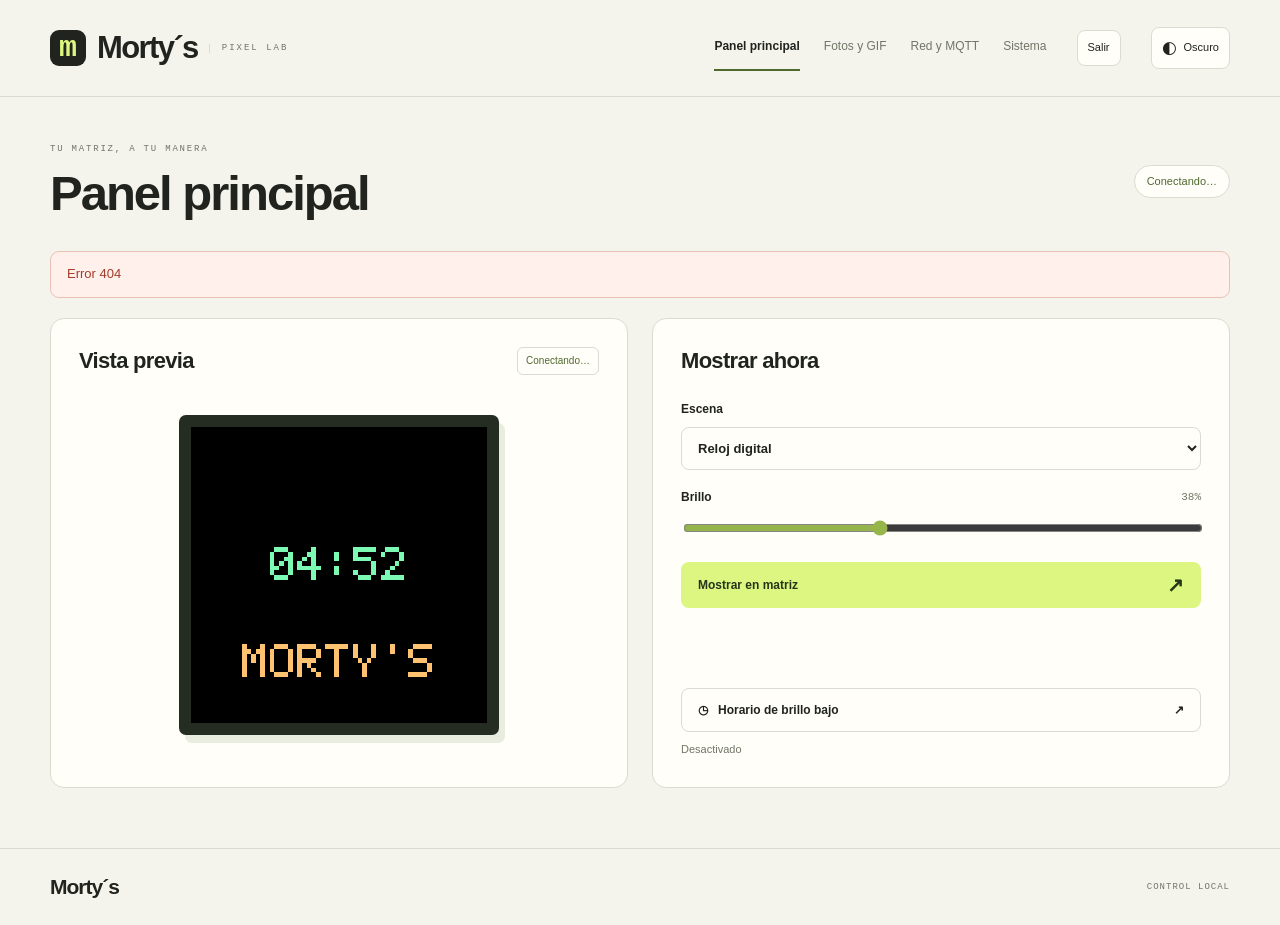
==== commit e8fbfc37: "Implement session login and sign-out in ESP32 web UI" ====
--- a/web/index.html
+++ b/web/index.html
@@ -49,17 +49,17 @@
 @media(max-width:620px){.grid{grid-template-columns:1fr}.head{align-items:start;gap:12px}h1{font-size:34px}.head .pill{font-size:9px;padding:6px 9px;margin-top:24px}.preview-wrap{min-height:0;padding:0 0 15px}.preview{width:min(100%,280px)}.card-head{margin-bottom:23px}.control-card .stack{gap:20px}.schedule-trigger{margin-top:22px;padding-top:0}.card{padding:23px}nav{justify-content:space-between;gap:20px}nav button{font-size:11px}.footer{min-height:70px}.footer span{font-size:8px;letter-spacing:.6px}dialog{padding:24px}.time-fields{gap:12px}}
 @media(prefers-reduced-motion:reduce){*{scroll-behavior:auto}}
 .advanced summary{cursor:pointer;font-size:16px;font-weight:700;list-style-position:inside}.advanced summary:focus-visible{outline:3px solid var(--green);outline-offset:6px}.advanced-content{margin-top:26px}.photo-preview{width:192px;max-width:100%;height:auto;image-rendering:pixelated;background:#000;border-radius:8px}.media{flex-wrap:wrap}.media img{width:48px;height:48px;object-fit:contain;image-rendering:pixelated;background:#000;border-radius:5px}.media span{flex:1;overflow-wrap:anywhere}</style></head><body>
-<header class="topbar"><div class="shell header"><div class="brand"><span class="mark" aria-hidden="true">m</span>Morty´s<small>PIXEL LAB</small></div><nav aria-label="Secciones"><button type="button" data-tab="inicio" class="active" aria-current="page">Panel principal</button><button type="button" data-tab="biblioteca">Fotos y GIF</button><button type="button" data-tab="red">Red y MQTT</button><button type="button" data-tab="sistema">Sistema</button></nav><button class="theme-toggle" id="theme-toggle" type="button" aria-label="Activar tema oscuro"><span data-theme-icon aria-hidden="true">◐</span><span data-theme-label>Oscuro</span></button></div></header>
+<header class="topbar"><div class="shell header"><div class="brand"><span class="mark" aria-hidden="true">m</span>Morty´s<small>PIXEL LAB</small></div><nav aria-label="Secciones"><button type="button" data-tab="inicio" class="active" aria-current="page">Panel principal</button><button type="button" data-tab="biblioteca">Fotos y GIF</button><button type="button" data-tab="red">Red y MQTT</button><button type="button" data-tab="sistema">Sistema</button></nav><button type="button" id="logout" class="theme-toggle" title="Cerrar sesión">Salir</button><button class="theme-toggle" id="theme-toggle" type="button" aria-label="Activar tema oscuro"><span data-theme-icon aria-hidden="true">◐</span><span data-theme-label>Oscuro</span></button></div></header>
 <main class="shell"><div class="head"><div><div class="eyebrow">TU MATRIZ, A TU MANERA</div><h1 id="title">Panel principal</h1></div><div class="pill" id="connection">Conectando…</div></div><div class="status" id="notice" role="status"></div>
-<section class="tab active" id="inicio"><div class="grid"><article class="card"><div class="card-head"><h2>Vista previa</h2><span class="tag" id="matrixState">Conectando…</span></div><div class="preview-wrap"><canvas class="preview" id="preview" width="64" height="64" aria-label="Vista previa de la pantalla"></canvas></div></article><article class="card control-card"><h2>Mostrar ahora</h2><div class="stack"><label>Escena<select id="mode"><option value="clock">Reloj digital</option><option value="text">Mensaje</option><option value="gif">Foto o GIF</option></select></label><label id="messageField" hidden>Mensaje<input id="message" maxlength="80" placeholder="Escribe tu mensaje"></label><label id="gifField" hidden>Foto o GIF<select id="selectedGif"><option value="">Selecciona una foto o GIF</option></select></label><label><span class="range-title"><span>Brillo</span><output id="brightnessValue">38%</output></span><input aria-label="Brillo habitual" id="brightness" type="range" min="1" max="255" value="96"></label><button type="button" class="primary apply" id="apply">Mostrar en matriz <span aria-hidden="true">↗</span></button></div><div class="schedule-trigger"><button class="secondary" type="button" id="openSchedule"><span>◷ &nbsp; Horario de brillo bajo</span><span aria-hidden="true">↗</span></button><small id="scheduleSummary">Desactivado</small></div></article></div></section>
+<section class="tab active" id="inicio"><div class="grid"><article class="card"><div class="card-head"><h2>Vista previa</h2><span class="tag" id="matrixState">Conectando…</span></div><div class="preview-wrap"><canvas class="preview" id="preview" width="64" height="64" aria-label="Vista previa de la pantalla"></canvas></div></article><article class="card control-card"><h2>Mostrar ahora</h2><div class="stack"><label>Escena<select id="mode"><option value="clock">Reloj digital</option><option value="text">Mensaje</option><option value="gif">Foto o GIF</option><option value="rgb">Prueba RGB</option></select></label><label id="messageField" hidden>Mensaje<input id="message" maxlength="80" placeholder="Escribe tu mensaje"></label><label id="gifField" hidden>Foto o GIF<select id="selectedGif"><option value="">Selecciona una foto o GIF</option></select></label><label><span class="range-title"><span>Brillo</span><output id="brightnessValue">38%</output></span><input aria-label="Brillo habitual" id="brightness" type="range" min="1" max="255" value="96"></label><button type="button" class="primary apply" id="apply">Mostrar en matriz <span aria-hidden="true">↗</span></button></div><div class="schedule-trigger"><button class="secondary" type="button" id="openSchedule"><span>◷ &nbsp; Horario de brillo bajo</span><span aria-hidden="true">↗</span></button><small id="scheduleSummary">Desactivado</small></div></article></div></section>
 <section class="tab" id="biblioteca"><div class="grid"><article class="card"><h2>Foto fija</h2><p>Tu imagen, preparada para el panel.</p><div class="stack"><label>Foto PNG, JPG o WebP<input id="photoFile" type="file" accept="image/png,image/jpeg,image/webp"></label><label>Ajuste<select id="photoFit"><option value="contain">Encajar completa</option><option value="cover">Recortar al centro</option></select></label><canvas id="photoPreview" width="64" height="64" class="photo-preview" aria-label="Vista previa de la foto"></canvas><button class="primary" id="uploadPhoto" disabled>Guardar foto</button></div></article><article class="card"><h2>Subir GIF</h2><p>Hasta 64 × 64 píxeles y 400 KB.</p><div class="stack"><label>Archivo<input id="gifFile" type="file" accept="image/gif,.gif"></label><button class="primary" id="upload">Guardar GIF</button><a class="hint" href="https://mortymel.github.io/mortymel-matrix/docs/IMAGENES.html" target="_blank" rel="noopener">Cómo preparar fotos y GIF ↗</a></div></article><article class="card"><h2>Tus fotos y GIF</h2><div class="list" id="files">Cargando…</div></article></div></section>
 <section class="tab" id="red"><div class="grid"><article class="card"><h2>Wi-Fi y hora</h2><div class="stack"><label>Red Wi-Fi<input id="ssid" maxlength="32" autocomplete="off"></label><label>Contraseña<input id="wifiPassword" type="password" maxlength="64" autocomplete="new-password" placeholder="Mantener si es la misma red"></label><button class="primary" id="saveWifi">Guardar red</button></div><div class="stack spaced"><label>Zona horaria<select id="timezone"><option value="UTC0">UTC (UTC+0)</option><option value="AST4">República Dominicana / Bolivia (UTC−4)</option><option value="EST5">Colombia / Perú (UTC−5)</option><option value="CST6">Centroamérica (UTC−6)</option><option value="ART3">Argentina / Uruguay (UTC−3)</option><option value="EST5EDT,M3.2.0,M11.1.0">Este de EE. UU. (con horario de verano)</option><option value="CET-1CEST,M3.5.0,M10.5.0/3">España peninsular (con horario de verano)</option></select></label><button class="secondary" id="saveTime">Guardar zona horaria</button></div></article><article class="card"><h2>MQTT</h2><div class="stack"><label>Servidor<input id="mqttHost" placeholder="192.168.1.20"></label><label>Puerto<input id="mqttPort" type="number" min="1" max="65535" value="1883"></label><label>Usuario<input id="mqttUser" autocomplete="off"></label><label>Contraseña<input id="mqttPassword" type="password" autocomplete="new-password" placeholder="Dejar vacío para mantener"></label><button class="primary" id="saveMqtt">Guardar MQTT</button></div></article></div></section>
-<section class="tab" id="sistema"><div class="grid"><article class="card"><details class="advanced"><summary>Configuración avanzada</summary><div class="advanced-content"><h2>Conexión del panel</h2><p class="hint" id="displayProfile"></p><p class="hint">Desconecta la alimentación antes de cambiar cables. E = −1 desactiva la pantalla.</p><div class="stack spaced"><div class="pins" id="pinMap"></div><button class="secondary" id="saveHardware">Guardar mapa y reiniciar</button><a class="hint" href="https://mortymel.github.io/mortymel-matrix/docs/CABLEADO.html" target="_blank" rel="noopener">Guía de conexiones ↗</a></div></div></details></article><div class="stack"><article class="card"><h2>Acceso</h2><div class="stack"><label>Nueva contraseña<input id="adminPassword" type="password" minlength="12" autocomplete="new-password"></label><button class="secondary" id="saveAdmin">Cambiar contraseña</button></div></article><article class="card"><h2>Actualizar firmware</h2><div class="stack"><label>Archivo OTA .bin<input id="firmware" type="file" accept=".bin,application/octet-stream"></label><button class="secondary" id="update">Instalar actualización</button><p class="hint" id="deviceId"></p></div></article></div></div></section>
+<section class="tab" id="sistema"><div class="grid"><article class="card"><details class="advanced"><summary>Configuración avanzada</summary><div class="advanced-content"><h2>Conexión del panel</h2><div class="stack spaced"><label>Orden de colores RGB<select id="rgbOrder"><option value="RGB">RGB · normal</option><option value="RBG">RBG</option><option value="GRB">GRB</option><option value="GBR">GBR</option><option value="BRG">BRG</option><option value="BGR">BGR</option></select></label><p class="hint">Prueba las franjas RGB para elegir el orden correcto. El cambio reinicia el ESP32 y afecta a todo el contenido.</p><button class="secondary" id="saveRgbOrder">Guardar orden RGB y reiniciar</button></div><p class="hint" id="displayProfile"></p><p class="hint">Desconecta la alimentación antes de cambiar cables. E = −1 desactiva la pantalla.</p><div class="stack spaced"><div class="pins" id="pinMap"></div><button class="secondary" id="saveHardware">Guardar mapa y reiniciar</button><a class="hint" href="https://mortymel.github.io/mortymel-matrix/docs/CABLEADO.html" target="_blank" rel="noopener">Guía de conexiones ↗</a></div></div></details></article><div class="stack"><article class="card"><h2>Acceso</h2><div class="stack"><label>Nueva contraseña<input id="adminPassword" type="password" minlength="12" autocomplete="new-password"></label><button class="secondary" id="saveAdmin">Cambiar contraseña</button></div></article><article class="card"><h2>Actualizar firmware</h2><div class="stack"><label>Archivo OTA .bin<input id="firmware" type="file" accept=".bin,application/octet-stream"></label><button class="secondary" id="update">Instalar actualización</button><p class="hint" id="deviceId"></p></div></article></div></div></section>
 </main><footer><div class="shell footer"><strong>Morty´s</strong><span>CONTROL LOCAL</span></div></footer>
 <dialog id="scheduleDialog" aria-labelledby="scheduleTitle"><form id="scheduleForm"><div class="dialog-head"><h2 id="scheduleTitle">Horario de<br>brillo bajo</h2><button class="close" type="button" id="closeSchedule" aria-label="Cerrar">×</button></div><label class="switch-label">Activar todos los días<input id="scheduleEnabled" type="checkbox"></label><div class="time-fields"><label>Desde<input id="scheduleStart" type="time" value="22:00" required></label><label>Hasta<input id="scheduleEnd" type="time" value="07:00" required></label></div><label><span class="range-title"><span>Brillo reducido</span><output id="scheduleLevelValue">6%</output></span><input id="scheduleLevel" type="range" min="1" max="255" value="16"></label><p class="check-note">Al terminar, vuelve al brillo habitual.</p><div class="time-help"><p id="scheduleClock">Hora del dispositivo: --:--</p><button class="text-button" id="scheduleTimezone" type="button">Zona horaria</button></div><p class="dialog-error" id="scheduleError" role="alert"></p><div class="dialog-actions"><button class="secondary" id="cancelSchedule" type="button">Cancelar</button><button class="primary" id="saveSchedule" type="submit">Guardar horario</button></div></form></dialog>
 <script>
 
-const $=id=>document.getElementById(id),notice=(s,bad=false)=>{let e=$('notice');e.textContent=s;e.classList.toggle('error',bad)},api=async(url,opt={})=>{let r=await fetch(url,opt);if(r.status===401)throw Error('Acceso denegado: vuelve a iniciar sesión');let j=await r.json().catch(()=>({}));if(!r.ok)throw Error(j.error||`Error ${r.status}`);return j};let current={};let files=[];const pinLabels={r1:'R1 · rojo superior',g1:'G1 · verde superior',b1:'B1 · azul superior',r2:'R2 · rojo inferior',g2:'G2 · verde inferior',b2:'B2 · azul inferior',a:'A · fila',b:'B · fila',c:'C · fila',d:'D · fila',e:'E · fila (-1 desactiva)',lat:'LAT · latch',oe:'OE · salida',clk:'CLK · reloj'};const pinDefaults={r1:4,g1:5,b1:6,r2:7,g2:15,b2:16,a:18,b:8,c:3,d:42,e:-1,lat:40,oe:2,clk:41};for(const [key,label] of Object.entries(pinLabels)){let el=document.createElement('label'),input=document.createElement('input');el.textContent=label;input.type='number';input.min=key==='e'?'-1':'0';input.max='48';input.value=pinDefaults[key];input.id='pin_'+key;el.append(input);$('pinMap').append(el)}
+const $=id=>document.getElementById(id),notice=(s,bad=false)=>{let e=$('notice');e.textContent=s;e.classList.toggle('error',bad)},api=async(url,opt={})=>{let r=await fetch(url,opt);if(r.status===401){location.href='/login';throw Error('Sesión caducada')}let j=await r.json().catch(()=>({}));if(!r.ok)throw Error(j.error||`Error ${r.status}`);return j};let current={};let files=[];const pinLabels={r1:'R1 · rojo superior',g1:'G1 · verde superior',b1:'B1 · azul superior',r2:'R2 · rojo inferior',g2:'G2 · verde inferior',b2:'B2 · azul inferior',a:'A · fila',b:'B · fila',c:'C · fila',d:'D · fila',e:'E · fila (-1 desactiva)',lat:'LAT · latch',oe:'OE · salida',clk:'CLK · reloj'};const pinDefaults={r1:4,g1:5,b1:6,r2:7,g2:15,b2:16,a:18,b:8,c:3,d:42,e:-1,lat:40,oe:2,clk:41};for(const [key,label] of Object.entries(pinLabels)){let el=document.createElement('label'),input=document.createElement('input');el.textContent=label;input.type='number';input.min=key==='e'?'-1':'0';input.max='48';input.value=pinDefaults[key];input.id='pin_'+key;el.append(input);$('pinMap').append(el)}
 function showTab(id){document.querySelectorAll('nav [data-tab],.tab').forEach(x=>{x.classList.remove('active');x.removeAttribute('aria-current')});const btn=document.querySelector('nav [data-tab="'+id+'"]');btn.classList.add('active');btn.setAttribute('aria-current','page');$(id).classList.add('active');$('title').textContent=btn.textContent.trim()}
 document.querySelectorAll('nav [data-tab]').forEach(btn=>btn.onclick=()=>showTab(btn.dataset.tab));
 const percent=n=>Math.max(1,Math.round(Number(n)*100/255))+'%';
@@ -69,17 +69,19 @@
 const glyphs={"0":[14,17,19,21,25,17,14],"1":[4,12,4,4,4,4,14],"2":[14,17,1,2,4,8,31],"3":[31,2,4,2,1,17,14],"4":[2,6,10,18,31,2,2],"5":[31,16,30,1,1,17,14],"6":[6,8,16,30,17,17,14],"7":[31,1,2,4,8,8,8],"8":[14,17,17,14,17,17,14],"9":[14,17,17,15,1,2,12],":":[0,4,4,0,4,4,0],"-":[0,0,0,31,0,0,0],"M":[17,27,21,21,17,17,17],"O":[14,17,17,17,17,17,14],"R":[30,17,17,30,20,18,17],"T":[31,4,4,4,4,4,4],"Y":[17,17,17,10,4,4,4],"' ":[4,4,0,0,0,0,0],"S":[15,16,16,14,1,1,30]};glyphs["'"]=glyphs["' "];
 function pixelText(x,text,left,top){for(const ch of text){let rows=glyphs[ch]||glyphs['-'];rows.forEach((bits,y)=>{for(let col=0;col<5;col++)if(bits&(1<<(4-col)))x.fillRect(left+col,top+y,1,1)});left+=6}}
 let previewImage=null,previewName='';
-function preview(){let c=$('preview'),x=c.getContext('2d');x.imageSmoothingEnabled=false;x.fillStyle='#000';x.fillRect(0,0,64,64);let mode=$('mode').value;if(mode==='gif'){let name=$('selectedGif').value;if(name!==previewName){previewName=name;previewImage=null;if(name){let img=new Image();img.onload=()=>{if(previewName===name){previewImage=img;preview()}};img.onerror=()=>notice('No se pudo cargar la vista previa',true);img.src='/api/media/'+encodeURIComponent(name)}}if(previewImage)x.drawImage(previewImage,0,0);return}x.fillStyle='#7cfab4';if(mode==='clock'){let time=current.time_synced===false?'--:--':(current.local_time||new Date().toLocaleTimeString([], {hour:'2-digit',minute:'2-digit',hour12:false}));pixelText(x,time,17,26);x.fillStyle='#ffc270';pixelText(x,"MORTY'S",11,47)}else{x.font='8px monospace';x.textAlign='left';let text=$('message').value;for(let i=0;i<4;i++)x.fillText(text.slice(i*10,i*10+10),2,19+i*10)}}
+function preview(){let c=$('preview'),x=c.getContext('2d');x.imageSmoothingEnabled=false;x.fillStyle='#000';x.fillRect(0,0,64,64);let mode=$('mode').value;if(mode==='rgb'){for(let i=0;i<64;i++){x.fillStyle=i<22?'#ff0000':i<43?'#00ff00':'#0000ff';x.fillRect(i,0,1,64)}return}if(mode==='gif'){let name=$('selectedGif').value;if(name!==previewName){previewName=name;previewImage=null;if(name){let img=new Image();img.onload=()=>{if(previewName===name){previewImage=img;preview()}};img.onerror=()=>notice('No se pudo cargar la vista previa',true);img.src='/api/media/'+encodeURIComponent(name)}}if(previewImage)x.drawImage(previewImage,0,0);return}x.fillStyle='#7cfab4';if(mode==='clock'){let time=current.time_synced===false?'--:--':(current.local_time||new Date().toLocaleTimeString([], {hour:'2-digit',minute:'2-digit',hour12:false}));pixelText(x,time,17,26);x.fillStyle='#ffc270';pixelText(x,"MORTY'S",11,47)}else{x.font='8px monospace';x.textAlign='left';let text=$('message').value;for(let i=0;i<4;i++)x.fillText(text.slice(i*10,i*10+10),2,19+i*10)}}
 
 
 function fillFiles(){let list=$('files'),sel=$('selectedGif'),saved=sel.value||current.gif||'';list.replaceChildren();sel.replaceChildren(new Option('Selecciona una foto o GIF',''));files.forEach(f=>{sel.add(new Option(f.name+' · '+Math.round(f.bytes/1024)+' KB',f.name));let item=document.createElement('div');item.className='media';let label=document.createElement('span');label.textContent=f.name+' · '+Math.round(f.bytes/1024)+' KB';let del=document.createElement('button');del.className='secondary';del.textContent='Borrar';del.onclick=async()=>{if(!confirm('¿Borrar '+f.name+'?'))return;try{await api('/api/media/'+encodeURIComponent(f.name),{method:'DELETE'});notice('Archivo eliminado');await refresh()}catch(e){notice(e.message,true)}};let thumb=document.createElement("img");thumb.src="/api/media/"+encodeURIComponent(f.name);thumb.alt="";thumb.loading="lazy";item.append(thumb,label,del);list.append(item)});if(!files.length)list.textContent='Todavía no hay fotos ni GIF.';sel.value=saved;preview()}
-async function refresh(){try{let [s,m]=await Promise.all([api('/api/status'),api('/api/media')]);current=s;files=m.files||[];$('connection').textContent=s.wifi?'● Wi-Fi conectado':'● Modo configuración';$('matrixState').textContent=s.matrix?'Matriz lista':'Matriz sin perfil';$('mode').value=s.mode||'clock';$('message').value=s.message||'';$('brightness').value=s.brightness||96;$('brightnessValue').textContent=percent($('brightness').value);$('ssid').value=s.ssid||'';setTimezone(s.timezone||'UTC0');$('mqttHost').value=s.mqtt_host||'';$('mqttPort').value=s.mqtt_port||1883;$('mqttUser').value=s.mqtt_user||'';for(const key of Object.keys(pinLabels))$('pin_'+key).value=s.pins?.[key]??(key==='e'?(s.e_pin??-1):pinDefaults[key]);$('displayProfile').textContent='Perfil: '+(s.display_profile||'Genérico')+' · Fase de reloj: '+(s.clock_phase===false?'false':'true');$('deviceId').textContent='ID: '+s.device+' · Chip: '+(s.chip_family||'ESP32')+' · Flash: '+Math.round((s.flash_bytes||0)/1048576)+' MB · MQTT: '+(s.mqtt?'conectado':'desconectado');fillFiles();sceneFields();updateIndicators(s)}catch(e){notice(e.message,true)}}
+async function refresh(){try{let [s,m]=await Promise.all([api('/api/status'),api('/api/media')]);current=s;files=m.files||[];$('connection').textContent=s.wifi?'● Wi-Fi conectado':'● Modo configuración';$('matrixState').textContent=s.matrix?'Matriz lista':'Matriz sin perfil';$('mode').value=s.mode||'clock';$('rgbOrder').value=s.rgb_order||'RGB';$('message').value=s.message||'';$('brightness').value=s.brightness||96;$('brightnessValue').textContent=percent($('brightness').value);$('ssid').value=s.ssid||'';setTimezone(s.timezone||'UTC0');$('mqttHost').value=s.mqtt_host||'';$('mqttPort').value=s.mqtt_port||1883;$('mqttUser').value=s.mqtt_user||'';for(const key of Object.keys(pinLabels))$('pin_'+key).value=s.pins?.[key]??(key==='e'?(s.e_pin??-1):pinDefaults[key]);$('displayProfile').textContent='Perfil: '+(s.display_profile||'Genérico')+' · Fase de reloj: '+(s.clock_phase===false?'false':'true');$('deviceId').textContent='ID: '+s.device+' · Chip: '+(s.chip_family||'ESP32')+' · Flash: '+Math.round((s.flash_bytes||0)/1048576)+' MB · MQTT: '+(s.mqtt?'conectado':'desconectado');fillFiles();sceneFields();updateIndicators(s)}catch(e){notice(e.message,true)}}
 async function post(url,data){return api(url,{method:'POST',headers:{'Content-Type':'application/json'},body:JSON.stringify(data)})}
+$('logout').onclick=async()=>{try{await api('/api/logout',{method:'POST'})}catch(_){}location.href='/login'};
 $('apply').onclick=async()=>{try{await post('/api/display',{mode:$('mode').value,message:$('message').value,gif:$('selectedGif').value,brightness:Number($('brightness').value)});notice('Escena actualizada');await refresh()}catch(e){notice(e.message,true)}};
 $('brightness').oninput=()=>{$('brightnessValue').textContent=percent($('brightness').value)};['mode','message','selectedGif'].forEach(id=>$(id).addEventListener('input',()=>{sceneFields();preview()}));setInterval(()=>{if($('mode').value==='clock')preview()},1000);
 $('saveWifi').onclick=async()=>{try{await post('/api/network',{ssid:$('ssid').value,password:$('wifiPassword').value});notice('Red guardada. Reconectando…')}catch(e){notice(e.message,true)}};
 $('saveTime').onclick=async()=>{try{await post('/api/time',{timezone:$('timezone').value});notice('Zona horaria guardada');await refresh()}catch(e){notice(e.message,true)}};
 $('saveMqtt').onclick=async()=>{try{await post('/api/mqtt',{host:$('mqttHost').value,port:Number($('mqttPort').value),user:$('mqttUser').value,password:$('mqttPassword').value});notice('MQTT guardado');await refresh()}catch(e){notice(e.message,true)}};
+$('saveRgbOrder').onclick=async()=>{try{const r=await post('/api/rgb-order',{order:$('rgbOrder').value});notice(r.restart?'Orden guardado. Reiniciando el panel…':'Orden RGB sin cambios')}catch(e){notice(e.message,true)}};
 $('saveHardware').onclick=async()=>{let pins={};for(const key of Object.keys(pinLabels)){let raw=$('pin_'+key).value.trim(),n=Number(raw);if(!raw||!Number.isInteger(n)||n<(key==='e'?-1:0)||n>48)return notice('GPIO inválido: '+key,true);pins[key]=n}if(!confirm('¿Guardar el mapa de 14 señales y reiniciar el ESP32?'))return;try{await post('/api/hardware',{pins});notice('Mapa guardado. Reiniciando…')}catch(e){notice(e.message,true)}};
 $('saveAdmin').onclick=async()=>{let v=$('adminPassword').value;if(v.length<12)return notice('Usa al menos 12 caracteres',true);try{await post('/api/admin',{password:v});notice('Contraseña guardada; vuelve a iniciar sesión')}catch(e){notice(e.message,true)}};
 $('upload').onclick=async()=>{let f=$('gifFile').files[0];if(!f)return notice('Selecciona una foto o GIF',true);if(f.size>400000)return notice('GIF demasiado grande: máximo 400 KB',true);try{let form=new FormData();form.append('file',f,f.name);await api('/api/media',{method:'POST',body:form});notice('GIF cargado');$('gifFile').value='';await refresh()}catch(e){notice(e.message,true)}};
